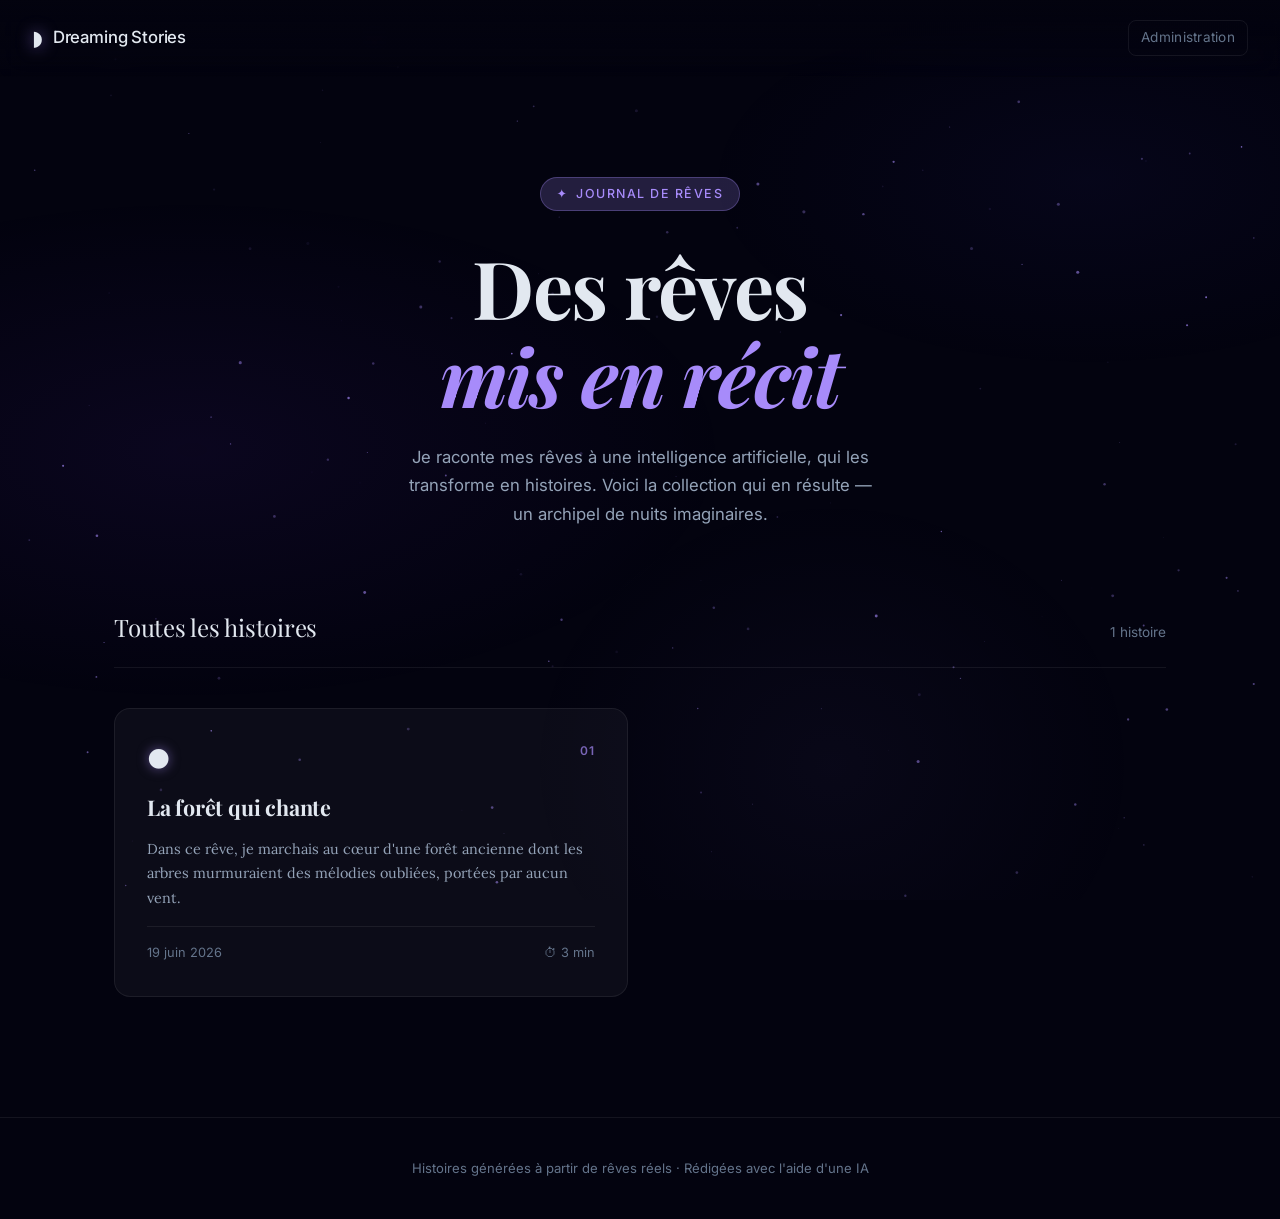
==== index.html @ 77ef09da "feat: create Dreaming Stories static web app Site complet pour publier des histoires oniriques sur G" ====
<!DOCTYPE html>
<html lang="fr">
<head>
  <meta charset="UTF-8">
  <meta name="viewport" content="width=device-width, initial-scale=1.0">
  <title>Dreaming Stories</title>
  <meta name="description" content="Des rêves racontés à une IA, transformés en histoires. Une collection personnelle de récits oniriques.">
  <meta property="og:title" content="Dreaming Stories">
  <meta property="og:description" content="Des rêves racontés à une IA, transformés en histoires.">
  <meta property="og:type" content="website">
  <link rel="preconnect" href="https://fonts.googleapis.com">
  <link rel="preconnect" href="https://fonts.gstatic.com" crossorigin>
  <link href="https://fonts.googleapis.com/css2?family=Playfair+Display:ital,wght@0,700;1,400&family=Lora:ital@0;1&family=Inter:wght@300;400;500&display=swap" rel="stylesheet">
  <link rel="stylesheet" href="css/style.css">
</head>
<body>
  <canvas id="stars" aria-hidden="true"></canvas>

  <header class="site-header" role="banner">
    <a href="index.html" class="logo">
      <span class="logo-moon" aria-hidden="true">◗</span>
      <span>Dreaming Stories</span>
    </a>
    <a href="admin.html" class="admin-link" title="Administration">Administration</a>
  </header>

  <main>
    <section class="hero" aria-label="Introduction">
      <div class="container">
        <div class="hero-tag">
          <span aria-hidden="true">✦</span>
          Journal de rêves
        </div>
        <h1>Des rêves<br><em>mis en récit</em></h1>
        <p class="hero-desc">
          Je raconte mes rêves à une intelligence artificielle, qui les transforme en histoires.
          Voici la collection qui en résulte — un archipel de nuits imaginaires.
        </p>
      </div>
    </section>

    <section class="stories-section" aria-label="Histoires">
      <div class="container">
        <div class="section-header">
          <h2 class="section-title">Toutes les histoires</h2>
          <span class="story-count" aria-live="polite"></span>
        </div>
        <div class="stories-grid" id="stories-grid" role="list">
          <div class="loading" role="status">Chargement des histoires…</div>
        </div>
      </div>
    </section>
  </main>

  <footer role="contentinfo">
    <p>Histoires générées à partir de rêves réels &middot; Rédigées avec l'aide d'une IA</p>
  </footer>

  <script src="js/app.js"></script>
</body>
</html>
---- css/style.css ----
/* ===== VARIABLES & RESET ===== */
:root {
  --bg: #03030f;
  --bg2: #080818;
  --card: rgba(255, 255, 255, 0.04);
  --card-hover: rgba(167, 139, 250, 0.08);
  --purple: #7c3aed;
  --purple-mid: #6d28d9;
  --accent: #a78bfa;
  --accent-soft: rgba(167, 139, 250, 0.2);
  --gold: #f59e0b;
  --text: #e2e8f0;
  --text-muted: #94a3b8;
  --text-dim: #64748b;
  --border: rgba(255, 255, 255, 0.07);
  --border-accent: rgba(167, 139, 250, 0.3);
  --glow: rgba(124, 58, 237, 0.4);
  --radius: 16px;
  --transition: 0.25s cubic-bezier(0.4, 0, 0.2, 1);
}

*, *::before, *::after { box-sizing: border-box; margin: 0; padding: 0; }

html { scroll-behavior: smooth; }

body {
  font-family: 'Inter', system-ui, sans-serif;
  background: var(--bg);
  color: var(--text);
  min-height: 100vh;
  overflow-x: hidden;
  line-height: 1.6;
}

/* ===== STAR CANVAS ===== */
#stars {
  position: fixed;
  inset: 0;
  pointer-events: none;
  z-index: 0;
}

/* ===== NEBULA GLOW ===== */
body::before {
  content: '';
  position: fixed;
  inset: 0;
  background:
    radial-gradient(ellipse 60% 40% at 15% 50%, rgba(124, 58, 237, 0.07) 0%, transparent 70%),
    radial-gradient(ellipse 50% 35% at 85% 20%, rgba(79, 70, 229, 0.05) 0%, transparent 60%),
    radial-gradient(ellipse 40% 50% at 65% 85%, rgba(167, 139, 250, 0.04) 0%, transparent 60%);
  pointer-events: none;
  z-index: 0;
}

/* ===== LAYOUT WRAPPERS ===== */
.container {
  max-width: 1100px;
  margin: 0 auto;
  padding: 0 24px;
  position: relative;
  z-index: 1;
}

.prose-container {
  max-width: 680px;
  margin: 0 auto;
  padding: 0 24px;
  position: relative;
  z-index: 1;
}

/* ===== HEADER ===== */
.site-header {
  position: sticky;
  top: 0;
  z-index: 100;
  padding: 20px 32px;
  display: flex;
  align-items: center;
  justify-content: space-between;
  background: linear-gradient(to bottom, rgba(3, 3, 15, 0.95) 0%, transparent 100%);
  backdrop-filter: blur(12px);
  -webkit-backdrop-filter: blur(12px);
  border-bottom: 1px solid transparent;
  transition: border-color var(--transition);
}

.site-header.scrolled { border-bottom-color: var(--border); }

.logo {
  display: flex;
  align-items: center;
  gap: 10px;
  text-decoration: none;
  color: var(--text);
  font-size: 1.05rem;
  font-weight: 500;
  letter-spacing: -0.01em;
  transition: color var(--transition);
}

.logo:hover { color: var(--accent); }

.logo-moon {
  font-size: 1.3rem;
  display: inline-block;
  filter: drop-shadow(0 0 8px rgba(167, 139, 250, 0.6));
}

.admin-link {
  color: var(--text-dim);
  text-decoration: none;
  font-size: 0.85rem;
  padding: 6px 12px;
  border-radius: 8px;
  border: 1px solid var(--border);
  transition: all var(--transition);
  letter-spacing: 0.02em;
}

.admin-link:hover {
  color: var(--accent);
  border-color: var(--border-accent);
  background: var(--accent-soft);
}

/* ===== HERO ===== */
.hero {
  padding: 100px 0 80px;
  text-align: center;
  position: relative;
  z-index: 1;
}

.hero-tag {
  display: inline-flex;
  align-items: center;
  gap: 8px;
  font-size: 0.78rem;
  font-weight: 500;
  letter-spacing: 0.12em;
  text-transform: uppercase;
  color: var(--accent);
  background: var(--accent-soft);
  border: 1px solid var(--border-accent);
  border-radius: 100px;
  padding: 6px 16px;
  margin-bottom: 32px;
}

.hero h1 {
  font-family: 'Playfair Display', Georgia, serif;
  font-size: clamp(2.8rem, 7vw, 5rem);
  font-weight: 700;
  line-height: 1.1;
  letter-spacing: -0.02em;
  color: var(--text);
  margin-bottom: 24px;
}

.hero h1 em {
  font-style: italic;
  color: var(--accent);
  display: block;
}

.hero-desc {
  font-size: 1.05rem;
  color: var(--text-muted);
  max-width: 480px;
  margin: 0 auto;
  line-height: 1.7;
}

/* ===== SECTION HEADER ===== */
.section-header {
  display: flex;
  align-items: baseline;
  justify-content: space-between;
  margin-bottom: 40px;
  padding-bottom: 20px;
  border-bottom: 1px solid var(--border);
}

.section-title {
  font-family: 'Playfair Display', Georgia, serif;
  font-size: 1.5rem;
  font-weight: 400;
  color: var(--text);
  letter-spacing: -0.01em;
}

.story-count {
  font-size: 0.85rem;
  color: var(--text-dim);
}

/* ===== STORIES GRID ===== */
.stories-section { padding: 0 0 120px; position: relative; z-index: 1; }

.stories-grid {
  display: grid;
  grid-template-columns: repeat(auto-fill, minmax(340px, 1fr));
  gap: 24px;
}

/* ===== STORY CARD ===== */
.story-card {
  background: var(--card);
  border: 1px solid var(--border);
  border-radius: var(--radius);
  padding: 32px;
  text-decoration: none;
  color: inherit;
  display: flex;
  flex-direction: column;
  gap: 16px;
  position: relative;
  overflow: hidden;
  transition: all var(--transition);
  cursor: pointer;
}

.story-card::before {
  content: '';
  position: absolute;
  inset: 0;
  background: linear-gradient(135deg, var(--accent-soft) 0%, transparent 60%);
  opacity: 0;
  transition: opacity var(--transition);
  border-radius: inherit;
}

.story-card:hover {
  border-color: var(--border-accent);
  background: var(--card-hover);
  transform: translateY(-3px);
  box-shadow: 0 20px 60px rgba(124, 58, 237, 0.15);
}

.story-card:hover::before { opacity: 1; }

.card-top {
  display: flex;
  align-items: flex-start;
  justify-content: space-between;
  position: relative;
  z-index: 1;
}

.card-moon {
  font-size: 1.4rem;
  filter: drop-shadow(0 0 6px rgba(167, 139, 250, 0.5));
}

.card-number {
  font-size: 0.75rem;
  font-weight: 600;
  color: var(--accent);
  letter-spacing: 0.1em;
  opacity: 0.7;
}

.card-title {
  font-family: 'Playfair Display', Georgia, serif;
  font-size: 1.35rem;
  font-weight: 700;
  line-height: 1.3;
  color: var(--text);
  letter-spacing: -0.01em;
  position: relative;
  z-index: 1;
  transition: color var(--transition);
}

.story-card:hover .card-title { color: var(--accent); }

.card-excerpt {
  font-family: 'Lora', Georgia, serif;
  font-size: 0.9rem;
  color: var(--text-muted);
  line-height: 1.7;
  display: -webkit-box;
  -webkit-line-clamp: 3;
  -webkit-box-orient: vertical;
  overflow: hidden;
  position: relative;
  z-index: 1;
}

.card-meta {
  display: flex;
  align-items: center;
  justify-content: space-between;
  margin-top: auto;
  padding-top: 16px;
  border-top: 1px solid var(--border);
  position: relative;
  z-index: 1;
}

.card-date {
  font-size: 0.8rem;
  color: var(--text-dim);
}

.card-readtime {
  font-size: 0.8rem;
  color: var(--text-dim);
  display: flex;
  align-items: center;
  gap: 4px;
}

/* ===== EMPTY STATE ===== */
.empty-state {
  grid-column: 1 / -1;
  text-align: center;
  padding: 80px 24px;
  color: var(--text-dim);
}

.empty-state .moon-big { font-size: 3rem; display: block; margin-bottom: 16px; }
.empty-state p { font-size: 1rem; }

/* ===== LOADING ===== */
.loading {
  grid-column: 1 / -1;
  text-align: center;
  padding: 60px;
  color: var(--text-dim);
  font-size: 0.9rem;
  animation: pulse 1.5s ease-in-out infinite;
}

@keyframes pulse {
  0%, 100% { opacity: 0.4; }
  50% { opacity: 1; }
}

/* ===== FOOTER ===== */
footer {
  text-align: center;
  padding: 40px 24px;
  color: var(--text-dim);
  font-size: 0.82rem;
  border-top: 1px solid var(--border);
  position: relative;
  z-index: 1;
}

/* ===========================
   STORY READER PAGE
   =========================== */
.story-back {
  display: inline-flex;
  align-items: center;
  gap: 8px;
  color: var(--text-muted);
  text-decoration: none;
  font-size: 0.88rem;
  padding: 8px 0;
  transition: color var(--transition);
  position: relative;
  z-index: 1;
  margin-bottom: 48px;
}

.story-back:hover { color: var(--accent); }

.story-page { padding: 60px 0 120px; }

.story-header {
  text-align: center;
  margin-bottom: 60px;
  position: relative;
  z-index: 1;
}

.story-moon {
  font-size: 2.5rem;
  display: block;
  margin-bottom: 24px;
  filter: drop-shadow(0 0 12px rgba(167, 139, 250, 0.6));
  animation: float 4s ease-in-out infinite;
}

@keyframes float {
  0%, 100% { transform: translateY(0); }
  50% { transform: translateY(-8px); }
}

.story-title {
  font-family: 'Playfair Display', Georgia, serif;
  font-size: clamp(2rem, 5vw, 3.2rem);
  font-weight: 700;
  line-height: 1.15;
  letter-spacing: -0.02em;
  color: var(--text);
  margin-bottom: 20px;
}

.story-meta {
  display: flex;
  align-items: center;
  justify-content: center;
  gap: 20px;
  font-size: 0.85rem;
  color: var(--text-dim);
}

.story-meta span {
  display: flex;
  align-items: center;
  gap: 6px;
}

.story-divider {
  width: 60px;
  height: 1px;
  background: linear-gradient(90deg, transparent, var(--accent), transparent);
  margin: 48px auto;
}

.story-content {
  font-family: 'Lora', Georgia, serif;
  font-size: 1.15rem;
  line-height: 1.85;
  color: #d1d5db;
  letter-spacing: 0.01em;
  position: relative;
  z-index: 1;
}

.story-content p {
  margin-bottom: 1.8em;
}

.story-content p:first-child::first-letter {
  font-family: 'Playfair Display', Georgia, serif;
  font-size: 3.5em;
  font-weight: 700;
  color: var(--accent);
  float: left;
  line-height: 0.8;
  margin: 0.05em 0.1em 0 0;
  text-shadow: 0 0 20px rgba(167, 139, 250, 0.4);
}

.story-end {
  text-align: center;
  padding: 60px 0 0;
  color: var(--text-dim);
  font-size: 1.2rem;
  letter-spacing: 0.3em;
  position: relative;
  z-index: 1;
}

/* ===========================
   ADMIN PANEL
   =========================== */
.admin-body {
  background: #050510;
}

/* Password Gate */
.password-gate {
  position: fixed;
  inset: 0;
  background: var(--bg);
  z-index: 1000;
  display: flex;
  align-items: center;
  justify-content: center;
  padding: 24px;
}

.password-card {
  background: rgba(255, 255, 255, 0.04);
  border: 1px solid var(--border-accent);
  border-radius: 20px;
  padding: 48px;
  max-width: 380px;
  width: 100%;
  text-align: center;
  box-shadow: 0 40px 80px rgba(124, 58, 237, 0.15);
  animation: fadeUp 0.4s ease;
}

@keyframes fadeUp {
  from { opacity: 0; transform: translateY(20px); }
  to { opacity: 1; transform: translateY(0); }
}

.password-card .logo-moon { font-size: 2.5rem; display: block; margin-bottom: 20px; }
.password-card h2 {
  font-family: 'Playfair Display', Georgia, serif;
  font-size: 1.5rem;
  margin-bottom: 8px;
  color: var(--text);
}
.password-card p { color: var(--text-muted); font-size: 0.9rem; margin-bottom: 32px; }

.input-field {
  width: 100%;
  background: rgba(255, 255, 255, 0.05);
  border: 1px solid var(--border);
  border-radius: 10px;
  padding: 14px 16px;
  font-size: 1rem;
  color: var(--text);
  text-align: center;
  letter-spacing: 0.3em;
  font-family: 'Inter', monospace;
  outline: none;
  transition: all var(--transition);
  margin-bottom: 16px;
}

.input-field:focus {
  border-color: var(--border-accent);
  background: rgba(167, 139, 250, 0.06);
  box-shadow: 0 0 0 3px rgba(124, 58, 237, 0.15);
}

.input-field.error { border-color: #ef4444; animation: shake 0.4s ease; }

@keyframes shake {
  0%, 100% { transform: translateX(0); }
  20% { transform: translateX(-8px); }
  40% { transform: translateX(8px); }
  60% { transform: translateX(-5px); }
  80% { transform: translateX(5px); }
}

.btn {
  display: inline-flex;
  align-items: center;
  justify-content: center;
  gap: 8px;
  padding: 13px 24px;
  border-radius: 10px;
  border: none;
  cursor: pointer;
  font-size: 0.9rem;
  font-weight: 500;
  font-family: 'Inter', system-ui, sans-serif;
  transition: all var(--transition);
  text-decoration: none;
  letter-spacing: 0.01em;
}

.btn-primary {
  background: linear-gradient(135deg, var(--purple) 0%, var(--purple-mid) 100%);
  color: white;
  width: 100%;
  box-shadow: 0 4px 20px rgba(124, 58, 237, 0.35);
}

.btn-primary:hover {
  transform: translateY(-2px);
  box-shadow: 0 8px 30px rgba(124, 58, 237, 0.45);
}

.btn-primary:active { transform: translateY(0); }

.btn-secondary {
  background: rgba(255, 255, 255, 0.06);
  color: var(--text-muted);
  border: 1px solid var(--border);
}

.btn-secondary:hover {
  background: rgba(255, 255, 255, 0.1);
  color: var(--text);
  border-color: rgba(255, 255, 255, 0.15);
}

.btn-danger {
  background: rgba(239, 68, 68, 0.1);
  color: #f87171;
  border: 1px solid rgba(239, 68, 68, 0.2);
}

.btn-danger:hover { background: rgba(239, 68, 68, 0.2); }

.btn-small {
  padding: 7px 14px;
  font-size: 0.8rem;
  border-radius: 8px;
}

.btn-ghost {
  background: transparent;
  color: var(--text-dim);
  padding: 8px;
}

.btn-ghost:hover { color: var(--accent); background: var(--accent-soft); }

/* Admin content */
#admin-content { display: none; min-height: 100vh; position: relative; z-index: 1; }

.admin-header {
  position: sticky;
  top: 0;
  z-index: 50;
  padding: 16px 32px;
  display: flex;
  align-items: center;
  justify-content: space-between;
  background: rgba(3, 3, 15, 0.95);
  backdrop-filter: blur(12px);
  border-bottom: 1px solid var(--border);
}

.admin-logo {
  display: flex;
  align-items: center;
  gap: 10px;
  font-size: 0.95rem;
  font-weight: 500;
  color: var(--text);
}

.admin-logo span.badge {
  font-size: 0.7rem;
  background: var(--accent-soft);
  color: var(--accent);
  border: 1px solid var(--border-accent);
  padding: 2px 8px;
  border-radius: 100px;
  letter-spacing: 0.05em;
}

.admin-nav { display: flex; align-items: center; gap: 12px; }

.admin-main { padding: 40px 32px; max-width: 1200px; margin: 0 auto; }

/* Toolbar */
.toolbar {
  display: flex;
  align-items: center;
  justify-content: space-between;
  margin-bottom: 32px;
  gap: 16px;
  flex-wrap: wrap;
}

.toolbar-title {
  font-family: 'Playfair Display', Georgia, serif;
  font-size: 1.6rem;
  color: var(--text);
  font-weight: 400;
}

/* Admin story list */
.admin-stories { display: flex; flex-direction: column; gap: 12px; }

.admin-story-row {
  background: var(--card);
  border: 1px solid var(--border);
  border-radius: 12px;
  padding: 20px 24px;
  display: flex;
  align-items: center;
  gap: 16px;
  transition: all var(--transition);
}

.admin-story-row:hover {
  border-color: var(--border-accent);
  background: var(--card-hover);
}

.admin-story-moon { font-size: 1.2rem; flex-shrink: 0; }

.admin-story-info { flex: 1; min-width: 0; }

.admin-story-title {
  font-family: 'Playfair Display', Georgia, serif;
  font-size: 1.05rem;
  color: var(--text);
  margin-bottom: 4px;
  white-space: nowrap;
  overflow: hidden;
  text-overflow: ellipsis;
}

.admin-story-date { font-size: 0.8rem; color: var(--text-dim); }

.admin-story-actions { display: flex; gap: 8px; flex-shrink: 0; }

/* Modal */
.modal-overlay {
  position: fixed;
  inset: 0;
  background: rgba(3, 3, 15, 0.85);
  backdrop-filter: blur(8px);
  z-index: 200;
  display: flex;
  align-items: flex-start;
  justify-content: center;
  padding: 20px;
  overflow-y: auto;
  animation: fadeIn 0.2s ease;
}

@keyframes fadeIn {
  from { opacity: 0; }
  to { opacity: 1; }
}

.modal {
  background: #0d0b1e;
  border: 1px solid var(--border-accent);
  border-radius: 20px;
  width: 100%;
  max-width: 760px;
  margin: auto;
  box-shadow: 0 40px 80px rgba(0, 0, 0, 0.5);
  animation: slideDown 0.3s cubic-bezier(0.4, 0, 0.2, 1);
}

@keyframes slideDown {
  from { opacity: 0; transform: translateY(-20px) scale(0.98); }
  to { opacity: 1; transform: translateY(0) scale(1); }
}

.modal-header {
  display: flex;
  align-items: center;
  justify-content: space-between;
  padding: 24px 28px;
  border-bottom: 1px solid var(--border);
}

.modal-title {
  font-family: 'Playfair Display', Georgia, serif;
  font-size: 1.25rem;
  color: var(--text);
}

.modal-body { padding: 28px; display: flex; flex-direction: column; gap: 20px; }
.modal-footer {
  padding: 20px 28px;
  border-top: 1px solid var(--border);
  display: flex;
  justify-content: flex-end;
  gap: 12px;
}

/* Form fields */
.form-group { display: flex; flex-direction: column; gap: 8px; }

.form-row {
  display: grid;
  grid-template-columns: 1fr 1fr;
  gap: 16px;
}

label {
  font-size: 0.82rem;
  font-weight: 500;
  color: var(--text-muted);
  letter-spacing: 0.04em;
  text-transform: uppercase;
}

input[type="text"],
input[type="date"],
input[type="number"],
textarea,
select {
  background: rgba(255, 255, 255, 0.04);
  border: 1px solid var(--border);
  border-radius: 10px;
  padding: 12px 14px;
  font-size: 0.95rem;
  color: var(--text);
  font-family: 'Inter', system-ui, sans-serif;
  outline: none;
  transition: all var(--transition);
  resize: vertical;
}

input[type="text"]:focus,
input[type="date"]:focus,
input[type="number"]:focus,
textarea:focus,
select:focus {
  border-color: var(--border-accent);
  background: rgba(167, 139, 250, 0.05);
  box-shadow: 0 0 0 3px rgba(124, 58, 237, 0.12);
}

textarea { min-height: 120px; line-height: 1.6; }
textarea.content-area { min-height: 300px; font-size: 0.9rem; }
.char-count { font-size: 0.75rem; color: var(--text-dim); text-align: right; }

.hint { font-size: 0.78rem; color: var(--text-dim); line-height: 1.5; }

/* Export section */
.export-section {
  background: rgba(167, 139, 250, 0.05);
  border: 1px solid var(--border-accent);
  border-radius: 16px;
  padding: 32px;
  margin-top: 48px;
}

.export-section h3 {
  font-family: 'Playfair Display', Georgia, serif;
  font-size: 1.2rem;
  color: var(--text);
  margin-bottom: 8px;
}

.export-section p {
  color: var(--text-muted);
  font-size: 0.88rem;
  line-height: 1.6;
  margin-bottom: 20px;
}

.export-steps {
  list-style: none;
  display: flex;
  flex-direction: column;
  gap: 8px;
  margin-bottom: 24px;
}

.export-steps li {
  display: flex;
  align-items: flex-start;
  gap: 10px;
  font-size: 0.87rem;
  color: var(--text-muted);
}

.step-num {
  background: var(--accent-soft);
  color: var(--accent);
  border-radius: 50%;
  width: 22px;
  height: 22px;
  font-size: 0.75rem;
  font-weight: 600;
  display: flex;
  align-items: center;
  justify-content: center;
  flex-shrink: 0;
  margin-top: 1px;
}

/* Export modal */
.export-json-area {
  background: rgba(0, 0, 0, 0.3);
  border: 1px solid var(--border);
  border-radius: 10px;
  padding: 16px;
  font-family: 'Courier New', monospace;
  font-size: 0.78rem;
  color: #a3e635;
  height: 280px;
  resize: none;
  width: 100%;
  outline: none;
  line-height: 1.5;
}

/* Preview */
.preview-content {
  font-family: 'Lora', Georgia, serif;
  font-size: 1rem;
  line-height: 1.8;
  color: #d1d5db;
  max-height: 400px;
  overflow-y: auto;
  padding: 20px;
  background: rgba(0, 0, 0, 0.2);
  border-radius: 10px;
  border: 1px solid var(--border);
}

.preview-content p { margin-bottom: 1.5em; }

/* Toast */
.toast {
  position: fixed;
  bottom: 32px;
  right: 32px;
  background: rgba(15, 10, 40, 0.95);
  border: 1px solid var(--border-accent);
  border-radius: 12px;
  padding: 14px 20px;
  color: var(--text);
  font-size: 0.88rem;
  z-index: 9999;
  box-shadow: 0 20px 40px rgba(0, 0, 0, 0.4);
  display: flex;
  align-items: center;
  gap: 10px;
  animation: toastIn 0.3s cubic-bezier(0.4, 0, 0.2, 1);
  max-width: 320px;
}

@keyframes toastIn {
  from { opacity: 0; transform: translateX(20px) scale(0.95); }
  to { opacity: 1; transform: translateX(0) scale(1); }
}

.toast.hide { animation: toastOut 0.3s ease forwards; }

@keyframes toastOut {
  to { opacity: 0; transform: translateX(20px); }
}

.toast.success { border-color: rgba(52, 211, 153, 0.3); }
.toast.error { border-color: rgba(239, 68, 68, 0.3); }

/* Confirm dialog */
.confirm-overlay {
  position: fixed;
  inset: 0;
  background: rgba(3, 3, 15, 0.8);
  z-index: 300;
  display: flex;
  align-items: center;
  justify-content: center;
  padding: 24px;
  animation: fadeIn 0.2s ease;
}

.confirm-box {
  background: #0d0b1e;
  border: 1px solid rgba(239, 68, 68, 0.3);
  border-radius: 16px;
  padding: 32px;
  max-width: 360px;
  width: 100%;
  text-align: center;
}

.confirm-box h3 { color: var(--text); margin-bottom: 12px; font-size: 1.1rem; }
.confirm-box p { color: var(--text-muted); font-size: 0.88rem; margin-bottom: 24px; line-height: 1.6; }
.confirm-actions { display: flex; gap: 12px; }
.confirm-actions .btn { flex: 1; }

/* 404 page */
.page-404 {
  display: flex;
  align-items: center;
  justify-content: center;
  min-height: 100vh;
  text-align: center;
  padding: 24px;
  position: relative;
  z-index: 1;
}

.page-404 .moon-huge { font-size: 4rem; display: block; margin-bottom: 24px; }
.page-404 h1 { font-family: 'Playfair Display', Georgia, serif; font-size: 2rem; margin-bottom: 16px; }
.page-404 p { color: var(--text-muted); margin-bottom: 32px; }

/* ===== RESPONSIVE ===== */
@media (max-width: 768px) {
  .site-header { padding: 16px 20px; }
  .hero { padding: 60px 0 50px; }
  .hero h1 { font-size: 2.4rem; }
  .stories-grid { grid-template-columns: 1fr; }
  .story-card { padding: 24px; }
  .admin-main { padding: 24px 16px; }
  .admin-header { padding: 12px 16px; }
  .form-row { grid-template-columns: 1fr; }
  .modal { border-radius: 16px; }
  .modal-body { padding: 20px; }
  .toolbar { flex-direction: column; align-items: flex-start; }
}

@media (max-width: 480px) {
  .container, .prose-container { padding: 0 16px; }
  .password-card { padding: 32px 24px; }
  .export-section { padding: 24px; }
  .admin-story-row { flex-wrap: wrap; }
  .admin-story-actions { width: 100%; justify-content: flex-end; }
}
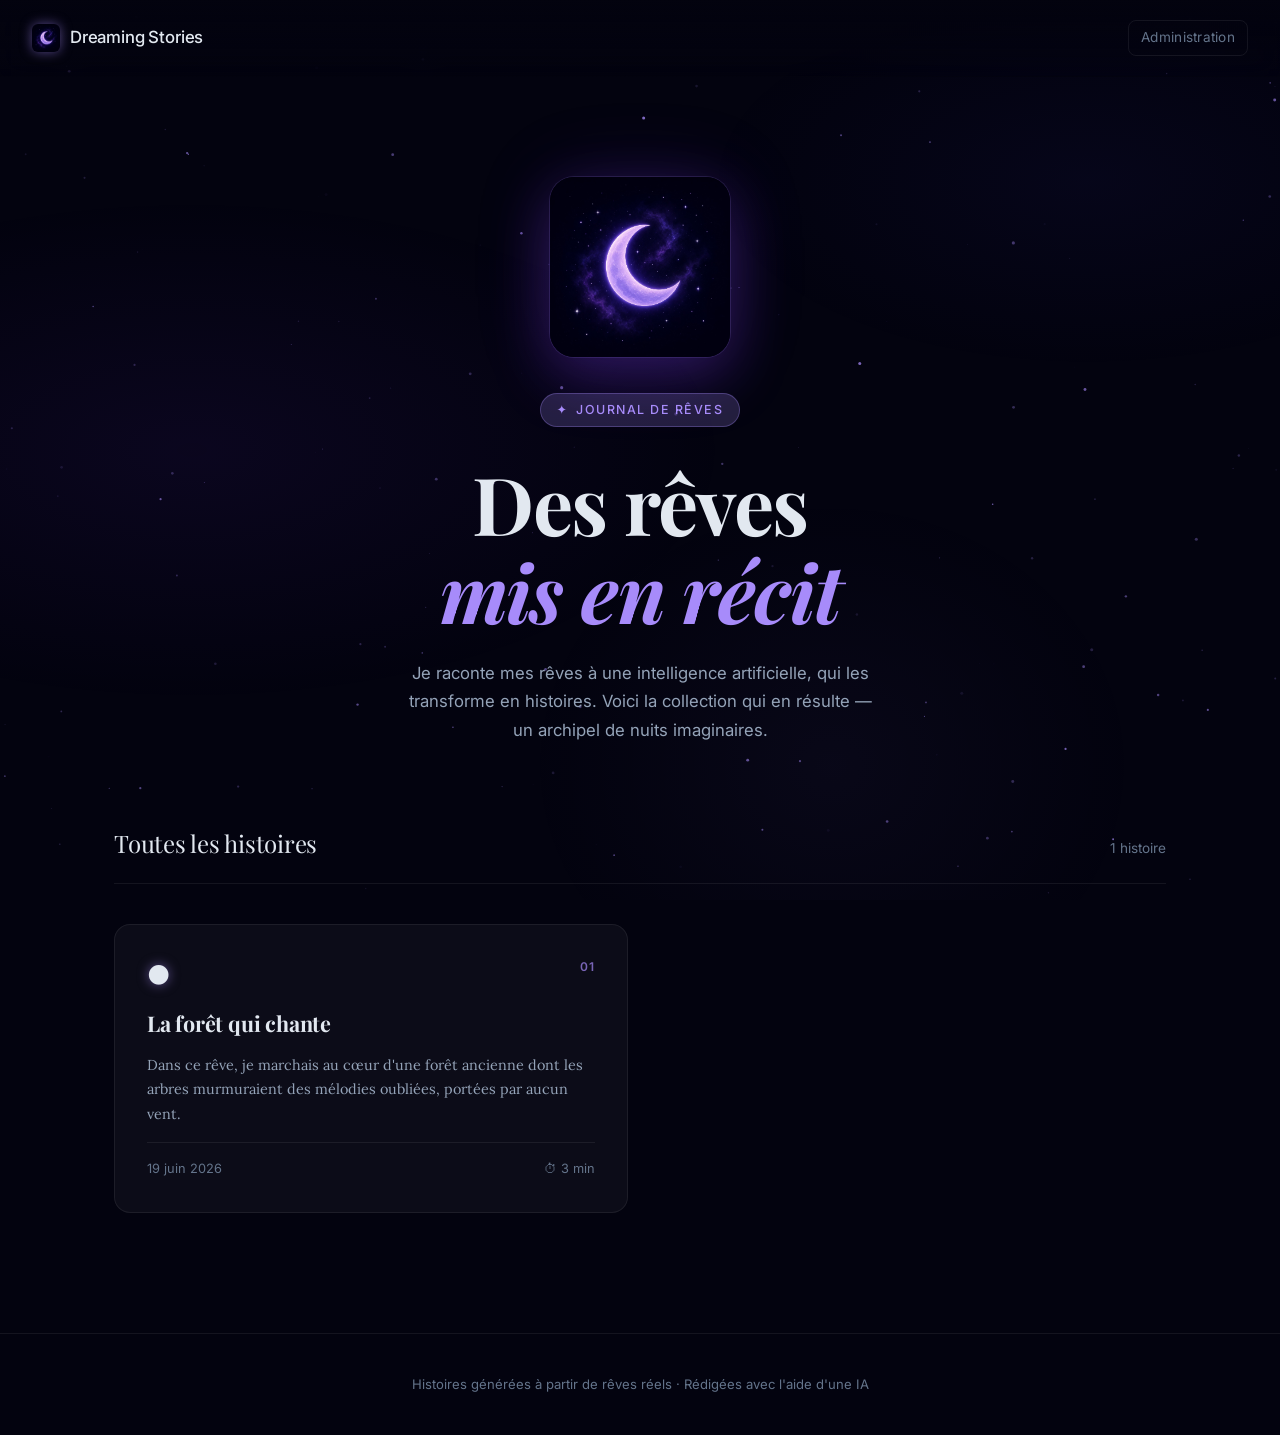
==== commit 3d13fc80: "feat: integrate moon icon as favicon, logo and hero image Co-Authored-By: Claude <noreply@anthropic." ====
--- a/index.html
+++ b/index.html
@@ -8,6 +8,9 @@
   <meta property="og:title" content="Dreaming Stories">
   <meta property="og:description" content="Des rêves racontés à une IA, transformés en histoires.">
   <meta property="og:type" content="website">
+  <meta property="og:image" content="assets/icon.jpg">
+  <link rel="icon" type="image/jpeg" href="assets/icon.jpg">
+  <link rel="apple-touch-icon" href="assets/icon.jpg">
   <link rel="preconnect" href="https://fonts.googleapis.com">
   <link rel="preconnect" href="https://fonts.gstatic.com" crossorigin>
   <link href="https://fonts.googleapis.com/css2?family=Playfair+Display:ital,wght@0,700;1,400&family=Lora:ital@0;1&family=Inter:wght@300;400;500&display=swap" rel="stylesheet">
@@ -18,7 +21,7 @@
 
   <header class="site-header" role="banner">
     <a href="index.html" class="logo">
-      <span class="logo-moon" aria-hidden="true">◗</span>
+      <img src="assets/icon.jpg" alt="" class="logo-icon" aria-hidden="true">
       <span>Dreaming Stories</span>
     </a>
     <a href="admin.html" class="admin-link" title="Administration">Administration</a>
@@ -27,6 +30,7 @@
   <main>
     <section class="hero" aria-label="Introduction">
       <div class="container">
+        <img src="assets/icon.jpg" alt="Lune de Dreaming Stories" class="hero-icon">
         <div class="hero-tag">
           <span aria-hidden="true">✦</span>
           Journal de rêves
--- a/css/style.css
+++ b/css/style.css
@@ -108,6 +108,29 @@
   filter: drop-shadow(0 0 8px rgba(167, 139, 250, 0.6));
 }
 
+.logo-icon {
+  width: 28px;
+  height: 28px;
+  object-fit: cover;
+  border-radius: 6px;
+  filter: drop-shadow(0 0 6px rgba(167, 139, 250, 0.5));
+  flex-shrink: 0;
+}
+
+.hero-icon {
+  display: block;
+  width: clamp(120px, 20vw, 180px);
+  height: clamp(120px, 20vw, 180px);
+  object-fit: cover;
+  border-radius: 24px;
+  margin: 0 auto 36px;
+  box-shadow:
+    0 0 0 1px rgba(167, 139, 250, 0.15),
+    0 20px 60px rgba(124, 58, 237, 0.3),
+    0 0 80px rgba(124, 58, 237, 0.15);
+  animation: float 5s ease-in-out infinite;
+}
+
 .admin-link {
   color: var(--text-dim);
   text-decoration: none;
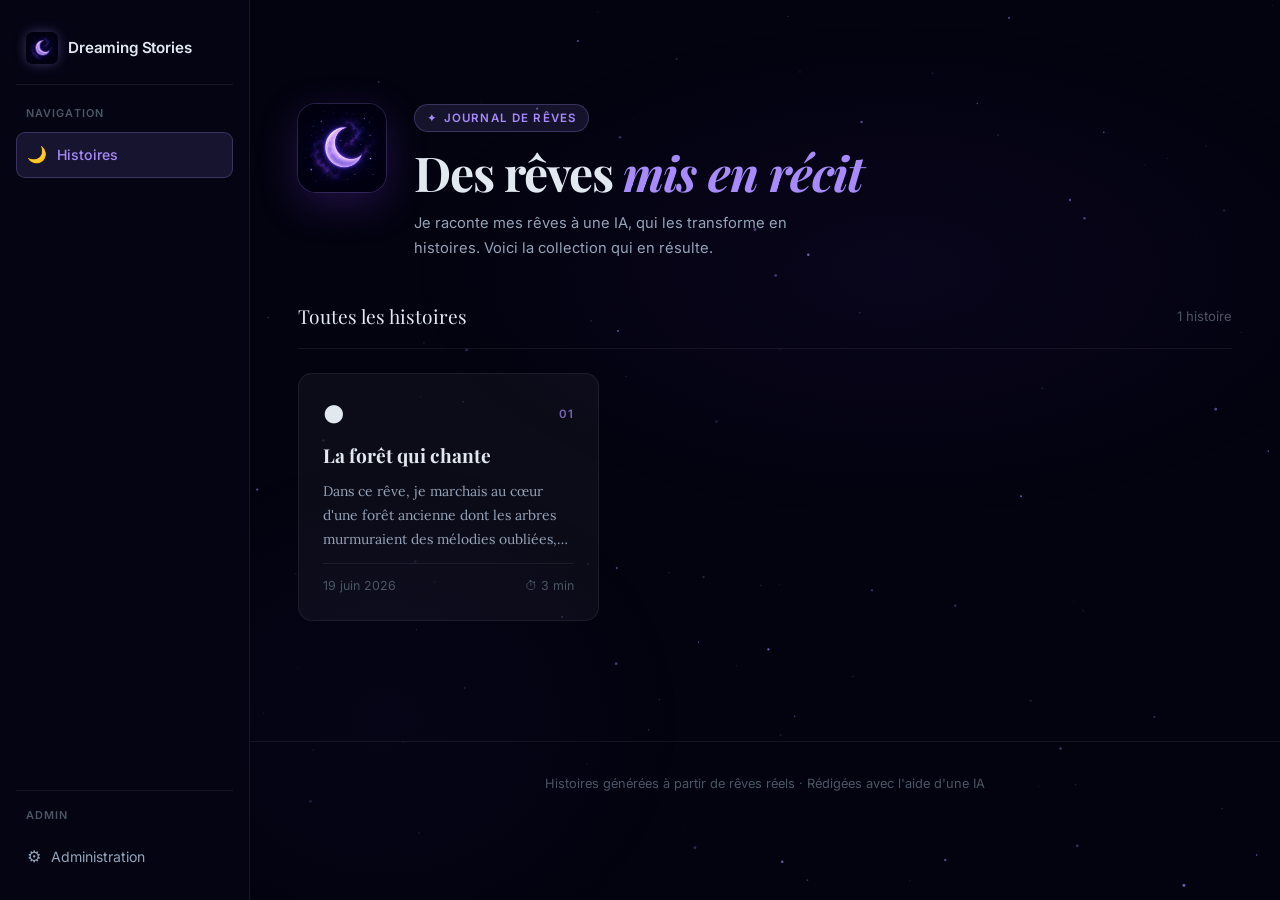
==== commit c8dad6b8: "feat: redesign responsive + publication directe GitHub API - Layout sidebar fixe sur desktop, bottom" ====
--- a/index.html
+++ b/index.html
@@ -13,52 +13,84 @@
   <link rel="apple-touch-icon" href="assets/icon.jpg">
   <link rel="preconnect" href="https://fonts.googleapis.com">
   <link rel="preconnect" href="https://fonts.gstatic.com" crossorigin>
-  <link href="https://fonts.googleapis.com/css2?family=Playfair+Display:ital,wght@0,700;1,400&family=Lora:ital@0;1&family=Inter:wght@300;400;500&display=swap" rel="stylesheet">
+  <link href="https://fonts.googleapis.com/css2?family=Playfair+Display:ital,wght@0,700;1,400&family=Lora:ital@0;1&family=Inter:wght@300;400;500;600&display=swap" rel="stylesheet">
   <link rel="stylesheet" href="css/style.css">
 </head>
 <body>
   <canvas id="stars" aria-hidden="true"></canvas>
 
-  <header class="site-header" role="banner">
-    <a href="index.html" class="logo">
-      <img src="assets/icon.jpg" alt="" class="logo-icon" aria-hidden="true">
-      <span>Dreaming Stories</span>
-    </a>
-    <a href="admin.html" class="admin-link" title="Administration">Administration</a>
-  </header>
+  <div class="app">
+    <!-- Sidebar (desktop) -->
+    <aside class="sidebar" role="navigation" aria-label="Navigation principale">
+      <div class="sidebar-logo">
+        <img src="assets/icon.jpg" alt="" class="sidebar-logo-img" aria-hidden="true">
+        <span class="sidebar-logo-text">Dreaming Stories</span>
+      </div>
 
-  <main>
-    <section class="hero" aria-label="Introduction">
-      <div class="container">
-        <img src="assets/icon.jpg" alt="Lune de Dreaming Stories" class="hero-icon">
-        <div class="hero-tag">
-          <span aria-hidden="true">✦</span>
-          Journal de rêves
+      <span class="sidebar-section">Navigation</span>
+      <a href="index.html" class="sidebar-link active">
+        <span class="link-icon">🌙</span> Histoires
+      </a>
+
+      <div class="sidebar-spacer"></div>
+
+      <div class="sidebar-footer">
+        <span class="sidebar-section" style="padding-top:0">Admin</span>
+        <a href="admin.html" class="sidebar-link">
+          <span class="link-icon">⚙️</span> Administration
+        </a>
+      </div>
+    </aside>
+
+    <!-- Main -->
+    <div class="app-main">
+      <!-- Mobile header -->
+      <header class="mobile-header" role="banner">
+        <a href="index.html" class="mobile-logo">
+          <img src="assets/icon.jpg" alt="" class="mobile-logo-img">
+          <span class="mobile-logo-text">Dreaming Stories</span>
+        </a>
+      </header>
+
+      <main>
+        <div class="page-content">
+          <div class="hero">
+            <img src="assets/icon.jpg" alt="Lune de Dreaming Stories" class="hero-icon">
+            <div class="hero-text">
+              <div class="hero-tag"><span aria-hidden="true">✦</span> Journal de rêves</div>
+              <h1>Des rêves <em>mis en récit</em></h1>
+              <p class="hero-desc">Je raconte mes rêves à une IA, qui les transforme en histoires. Voici la collection qui en résulte.</p>
+            </div>
+          </div>
+
+          <div class="section-header">
+            <h2 class="section-title">Toutes les histoires</h2>
+            <span class="story-count" id="story-count" aria-live="polite"></span>
+          </div>
+
+          <div class="stories-grid" id="stories-grid" role="list">
+            <div class="loading" role="status">Chargement des histoires…</div>
+          </div>
         </div>
-        <h1>Des rêves<br><em>mis en récit</em></h1>
-        <p class="hero-desc">
-          Je raconte mes rêves à une intelligence artificielle, qui les transforme en histoires.
-          Voici la collection qui en résulte — un archipel de nuits imaginaires.
-        </p>
-      </div>
-    </section>
+      </main>
 
-    <section class="stories-section" aria-label="Histoires">
-      <div class="container">
-        <div class="section-header">
-          <h2 class="section-title">Toutes les histoires</h2>
-          <span class="story-count" aria-live="polite"></span>
-        </div>
-        <div class="stories-grid" id="stories-grid" role="list">
-          <div class="loading" role="status">Chargement des histoires…</div>
-        </div>
-      </div>
-    </section>
-  </main>
+      <footer role="contentinfo">
+        <p>Histoires générées à partir de rêves réels &middot; Rédigées avec l'aide d'une IA</p>
+      </footer>
+    </div>
 
-  <footer role="contentinfo">
-    <p>Histoires générées à partir de rêves réels &middot; Rédigées avec l'aide d'une IA</p>
-  </footer>
+    <!-- Bottom nav (mobile) -->
+    <nav class="bottom-nav" role="navigation" aria-label="Navigation mobile">
+      <a href="index.html" class="bottom-nav-item active">
+        <span class="bottom-nav-icon">🌙</span>
+        <span>Histoires</span>
+      </a>
+      <a href="admin.html" class="bottom-nav-item">
+        <span class="bottom-nav-icon">⚙️</span>
+        <span>Admin</span>
+      </a>
+    </nav>
+  </div>
 
   <script src="js/app.js"></script>
 </body>
--- a/css/style.css
+++ b/css/style.css
@@ -1,28 +1,27 @@
 /* ===== VARIABLES & RESET ===== */
 :root {
   --bg: #03030f;
-  --bg2: #080818;
+  --bg2: #07071a;
+  --sidebar-bg: rgba(5, 5, 20, 0.97);
   --card: rgba(255, 255, 255, 0.04);
-  --card-hover: rgba(167, 139, 250, 0.08);
+  --card-hover: rgba(167, 139, 250, 0.07);
   --purple: #7c3aed;
   --purple-mid: #6d28d9;
   --accent: #a78bfa;
-  --accent-soft: rgba(167, 139, 250, 0.2);
-  --gold: #f59e0b;
+  --accent-soft: rgba(167, 139, 250, 0.12);
   --text: #e2e8f0;
   --text-muted: #94a3b8;
-  --text-dim: #64748b;
+  --text-dim: #4b5563;
   --border: rgba(255, 255, 255, 0.07);
-  --border-accent: rgba(167, 139, 250, 0.3);
-  --glow: rgba(124, 58, 237, 0.4);
-  --radius: 16px;
-  --transition: 0.25s cubic-bezier(0.4, 0, 0.2, 1);
+  --border-accent: rgba(167, 139, 250, 0.25);
+  --radius: 14px;
+  --sidebar-w: 250px;
+  --bottom-nav-h: 64px;
+  --transition: 0.2s cubic-bezier(0.4, 0, 0.2, 1);
 }
 
 *, *::before, *::after { box-sizing: border-box; margin: 0; padding: 0; }
-
 html { scroll-behavior: smooth; }
-
 body {
   font-family: 'Inter', system-ui, sans-serif;
   background: var(--bg);
@@ -30,6 +29,7 @@
   min-height: 100vh;
   overflow-x: hidden;
   line-height: 1.6;
+  -webkit-font-smoothing: antialiased;
 }
 
 /* ===== STAR CANVAS ===== */
@@ -40,192 +40,285 @@
   z-index: 0;
 }
 
-/* ===== NEBULA GLOW ===== */
 body::before {
   content: '';
   position: fixed;
   inset: 0;
   background:
-    radial-gradient(ellipse 60% 40% at 15% 50%, rgba(124, 58, 237, 0.07) 0%, transparent 70%),
-    radial-gradient(ellipse 50% 35% at 85% 20%, rgba(79, 70, 229, 0.05) 0%, transparent 60%),
-    radial-gradient(ellipse 40% 50% at 65% 85%, rgba(167, 139, 250, 0.04) 0%, transparent 60%);
+    radial-gradient(ellipse 55% 40% at 70% 30%, rgba(124, 58, 237, 0.06) 0%, transparent 70%),
+    radial-gradient(ellipse 40% 50% at 30% 80%, rgba(79, 70, 229, 0.04) 0%, transparent 60%);
   pointer-events: none;
   z-index: 0;
 }
 
-/* ===== LAYOUT WRAPPERS ===== */
-.container {
-  max-width: 1100px;
-  margin: 0 auto;
-  padding: 0 24px;
+/* ===== APP SHELL ===== */
+.app {
+  display: flex;
+  min-height: 100vh;
+  position: relative;
+}
+
+/* ===== SIDEBAR (desktop) ===== */
+.sidebar {
+  width: var(--sidebar-w);
+  flex-shrink: 0;
+  position: fixed;
+  left: 0; top: 0; bottom: 0;
+  z-index: 50;
+  display: flex;
+  flex-direction: column;
+  background: var(--sidebar-bg);
+  border-right: 1px solid var(--border);
+  backdrop-filter: blur(24px);
+  -webkit-backdrop-filter: blur(24px);
+  padding: 24px 16px 20px;
+  gap: 4px;
+}
+
+.sidebar-logo {
+  display: flex;
+  align-items: center;
+  gap: 10px;
+  padding: 8px 10px 20px;
+  margin-bottom: 4px;
+  border-bottom: 1px solid var(--border);
+}
+
+.sidebar-logo-img {
+  width: 32px;
+  height: 32px;
+  object-fit: cover;
+  border-radius: 7px;
+  box-shadow: 0 0 12px rgba(167, 139, 250, 0.35);
+  flex-shrink: 0;
+}
+
+.sidebar-logo-text {
+  font-size: 0.95rem;
+  font-weight: 600;
+  color: var(--text);
+  letter-spacing: -0.01em;
+  white-space: nowrap;
+}
+
+.sidebar-section {
+  font-size: 0.68rem;
+  font-weight: 600;
+  letter-spacing: 0.1em;
+  text-transform: uppercase;
+  color: var(--text-dim);
+  padding: 12px 10px 6px;
+}
+
+.sidebar-link {
+  display: flex;
+  align-items: center;
+  gap: 10px;
+  padding: 9px 10px;
+  border-radius: 9px;
+  color: var(--text-muted);
+  text-decoration: none;
+  font-size: 0.88rem;
+  font-weight: 400;
+  transition: all var(--transition);
+  border: 1px solid transparent;
+}
+
+.sidebar-link .link-icon { font-size: 1rem; flex-shrink: 0; }
+
+.sidebar-link:hover {
+  background: var(--accent-soft);
+  color: var(--text);
+}
+
+.sidebar-link.active {
+  background: var(--accent-soft);
+  color: var(--accent);
+  border-color: var(--border-accent);
+  font-weight: 500;
+}
+
+.sidebar-spacer { flex: 1; }
+
+.sidebar-footer {
+  padding-top: 16px;
+  border-top: 1px solid var(--border);
+  display: flex;
+  flex-direction: column;
+  gap: 4px;
+}
+
+/* ===== MAIN AREA ===== */
+.app-main {
+  flex: 1;
+  margin-left: var(--sidebar-w);
+  min-height: 100vh;
   position: relative;
   z-index: 1;
 }
 
-.prose-container {
-  max-width: 680px;
-  margin: 0 auto;
-  padding: 0 24px;
-  position: relative;
-  z-index: 1;
-}
-
-/* ===== HEADER ===== */
-.site-header {
+/* ===== MOBILE HEADER ===== */
+.mobile-header {
+  display: none;
+  align-items: center;
+  justify-content: space-between;
+  padding: 14px 20px;
   position: sticky;
   top: 0;
-  z-index: 100;
-  padding: 20px 32px;
-  display: flex;
-  align-items: center;
-  justify-content: space-between;
-  background: linear-gradient(to bottom, rgba(3, 3, 15, 0.95) 0%, transparent 100%);
-  backdrop-filter: blur(12px);
-  -webkit-backdrop-filter: blur(12px);
-  border-bottom: 1px solid transparent;
-  transition: border-color var(--transition);
-}
-
-.site-header.scrolled { border-bottom-color: var(--border); }
-
-.logo {
-  display: flex;
-  align-items: center;
-  gap: 10px;
+  z-index: 40;
+  background: rgba(3, 3, 15, 0.95);
+  backdrop-filter: blur(16px);
+  -webkit-backdrop-filter: blur(16px);
+  border-bottom: 1px solid var(--border);
+}
+
+.mobile-logo {
+  display: flex;
+  align-items: center;
+  gap: 9px;
   text-decoration: none;
   color: var(--text);
-  font-size: 1.05rem;
-  font-weight: 500;
-  letter-spacing: -0.01em;
-  transition: color var(--transition);
-}
-
-.logo:hover { color: var(--accent); }
-
-.logo-moon {
-  font-size: 1.3rem;
-  display: inline-block;
-  filter: drop-shadow(0 0 8px rgba(167, 139, 250, 0.6));
-}
-
-.logo-icon {
+}
+
+.mobile-logo-img {
   width: 28px;
   height: 28px;
   object-fit: cover;
   border-radius: 6px;
-  filter: drop-shadow(0 0 6px rgba(167, 139, 250, 0.5));
-  flex-shrink: 0;
-}
-
-.hero-icon {
-  display: block;
-  width: clamp(120px, 20vw, 180px);
-  height: clamp(120px, 20vw, 180px);
-  object-fit: cover;
-  border-radius: 24px;
-  margin: 0 auto 36px;
-  box-shadow:
-    0 0 0 1px rgba(167, 139, 250, 0.15),
-    0 20px 60px rgba(124, 58, 237, 0.3),
-    0 0 80px rgba(124, 58, 237, 0.15);
-  animation: float 5s ease-in-out infinite;
-}
-
-.admin-link {
+}
+
+.mobile-logo-text {
+  font-size: 0.95rem;
+  font-weight: 600;
+  letter-spacing: -0.01em;
+}
+
+/* ===== BOTTOM NAV (mobile) ===== */
+.bottom-nav {
+  display: none;
+  position: fixed;
+  bottom: 0; left: 0; right: 0;
+  height: var(--bottom-nav-h);
+  background: rgba(5, 5, 20, 0.98);
+  border-top: 1px solid var(--border);
+  backdrop-filter: blur(20px);
+  -webkit-backdrop-filter: blur(20px);
+  z-index: 50;
+  align-items: stretch;
+}
+
+.bottom-nav-item {
+  flex: 1;
+  display: flex;
+  flex-direction: column;
+  align-items: center;
+  justify-content: center;
+  gap: 4px;
+  text-decoration: none;
   color: var(--text-dim);
-  text-decoration: none;
-  font-size: 0.85rem;
-  padding: 6px 12px;
-  border-radius: 8px;
-  border: 1px solid var(--border);
-  transition: all var(--transition);
-  letter-spacing: 0.02em;
-}
-
-.admin-link:hover {
-  color: var(--accent);
-  border-color: var(--border-accent);
-  background: var(--accent-soft);
+  font-size: 0.68rem;
+  font-weight: 500;
+  letter-spacing: 0.03em;
+  transition: color var(--transition);
+}
+
+.bottom-nav-item.active { color: var(--accent); }
+.bottom-nav-item:hover { color: var(--text-muted); }
+.bottom-nav-icon { font-size: 1.3rem; line-height: 1; }
+
+/* ===== PAGE CONTENT WRAPPER ===== */
+.page-content {
+  padding: 48px 48px 80px;
+  max-width: 1100px;
+}
+
+.page-content.prose {
+  max-width: 700px;
+  padding: 40px 48px 80px;
 }
 
 /* ===== HERO ===== */
 .hero {
-  padding: 100px 0 80px;
-  text-align: center;
-  position: relative;
-  z-index: 1;
-}
+  padding: 56px 0 40px;
+  display: flex;
+  align-items: flex-start;
+  gap: 28px;
+}
+
+.hero-icon {
+  width: 88px;
+  height: 88px;
+  object-fit: cover;
+  border-radius: 18px;
+  box-shadow: 0 0 0 1px rgba(167,139,250,0.2), 0 12px 40px rgba(124,58,237,0.25);
+  flex-shrink: 0;
+  animation: float 5s ease-in-out infinite;
+}
+
+.hero-text {}
 
 .hero-tag {
   display: inline-flex;
   align-items: center;
-  gap: 8px;
-  font-size: 0.78rem;
-  font-weight: 500;
-  letter-spacing: 0.12em;
+  gap: 6px;
+  font-size: 0.72rem;
+  font-weight: 600;
+  letter-spacing: 0.1em;
   text-transform: uppercase;
   color: var(--accent);
   background: var(--accent-soft);
   border: 1px solid var(--border-accent);
   border-radius: 100px;
-  padding: 6px 16px;
-  margin-bottom: 32px;
+  padding: 4px 12px;
+  margin-bottom: 14px;
 }
 
 .hero h1 {
   font-family: 'Playfair Display', Georgia, serif;
-  font-size: clamp(2.8rem, 7vw, 5rem);
+  font-size: clamp(2rem, 4vw, 3rem);
   font-weight: 700;
   line-height: 1.1;
   letter-spacing: -0.02em;
   color: var(--text);
-  margin-bottom: 24px;
+  margin-bottom: 12px;
 }
 
 .hero h1 em {
   font-style: italic;
   color: var(--accent);
-  display: block;
 }
 
 .hero-desc {
-  font-size: 1.05rem;
+  font-size: 0.92rem;
   color: var(--text-muted);
-  max-width: 480px;
-  margin: 0 auto;
   line-height: 1.7;
+  max-width: 420px;
 }
 
 /* ===== SECTION HEADER ===== */
 .section-header {
   display: flex;
-  align-items: baseline;
+  align-items: center;
   justify-content: space-between;
-  margin-bottom: 40px;
-  padding-bottom: 20px;
+  margin-bottom: 24px;
+  padding-bottom: 16px;
   border-bottom: 1px solid var(--border);
 }
 
 .section-title {
   font-family: 'Playfair Display', Georgia, serif;
-  font-size: 1.5rem;
+  font-size: 1.2rem;
   font-weight: 400;
   color: var(--text);
-  letter-spacing: -0.01em;
-}
-
-.story-count {
-  font-size: 0.85rem;
-  color: var(--text-dim);
-}
-
-/* ===== STORIES GRID ===== */
-.stories-section { padding: 0 0 120px; position: relative; z-index: 1; }
-
+}
+
+.story-count { font-size: 0.82rem; color: var(--text-dim); }
+
+/* ===== STORY GRID ===== */
 .stories-grid {
   display: grid;
-  grid-template-columns: repeat(auto-fill, minmax(340px, 1fr));
-  gap: 24px;
+  grid-template-columns: repeat(auto-fill, minmax(300px, 1fr));
+  gap: 16px;
 }
 
 /* ===== STORY CARD ===== */
@@ -233,67 +326,40 @@
   background: var(--card);
   border: 1px solid var(--border);
   border-radius: var(--radius);
-  padding: 32px;
+  padding: 24px;
   text-decoration: none;
   color: inherit;
   display: flex;
   flex-direction: column;
-  gap: 16px;
+  gap: 12px;
   position: relative;
   overflow: hidden;
   transition: all var(--transition);
   cursor: pointer;
 }
 
-.story-card::before {
-  content: '';
-  position: absolute;
-  inset: 0;
-  background: linear-gradient(135deg, var(--accent-soft) 0%, transparent 60%);
-  opacity: 0;
-  transition: opacity var(--transition);
-  border-radius: inherit;
-}
-
 .story-card:hover {
   border-color: var(--border-accent);
   background: var(--card-hover);
-  transform: translateY(-3px);
-  box-shadow: 0 20px 60px rgba(124, 58, 237, 0.15);
-}
-
-.story-card:hover::before { opacity: 1; }
+  transform: translateY(-2px);
+  box-shadow: 0 12px 40px rgba(124,58,237,0.12);
+}
 
 .card-top {
   display: flex;
-  align-items: flex-start;
+  align-items: center;
   justify-content: space-between;
-  position: relative;
-  z-index: 1;
-}
-
-.card-moon {
-  font-size: 1.4rem;
-  filter: drop-shadow(0 0 6px rgba(167, 139, 250, 0.5));
-}
-
-.card-number {
-  font-size: 0.75rem;
-  font-weight: 600;
-  color: var(--accent);
-  letter-spacing: 0.1em;
-  opacity: 0.7;
-}
+}
+
+.card-moon { font-size: 1.3rem; }
+.card-number { font-size: 0.72rem; font-weight: 600; color: var(--accent); letter-spacing: 0.08em; opacity: 0.7; }
 
 .card-title {
   font-family: 'Playfair Display', Georgia, serif;
-  font-size: 1.35rem;
+  font-size: 1.2rem;
   font-weight: 700;
   line-height: 1.3;
   color: var(--text);
-  letter-spacing: -0.01em;
-  position: relative;
-  z-index: 1;
   transition: color var(--transition);
 }
 
@@ -301,194 +367,159 @@
 
 .card-excerpt {
   font-family: 'Lora', Georgia, serif;
-  font-size: 0.9rem;
+  font-size: 0.87rem;
   color: var(--text-muted);
   line-height: 1.7;
   display: -webkit-box;
   -webkit-line-clamp: 3;
   -webkit-box-orient: vertical;
   overflow: hidden;
-  position: relative;
-  z-index: 1;
+  flex: 1;
 }
 
 .card-meta {
   display: flex;
   align-items: center;
   justify-content: space-between;
-  margin-top: auto;
-  padding-top: 16px;
+  padding-top: 12px;
   border-top: 1px solid var(--border);
-  position: relative;
-  z-index: 1;
-}
-
-.card-date {
-  font-size: 0.8rem;
+  font-size: 0.78rem;
   color: var(--text-dim);
 }
 
-.card-readtime {
-  font-size: 0.8rem;
+/* ===== EMPTY & LOADING ===== */
+.empty-state {
+  grid-column: 1/-1;
+  text-align: center;
+  padding: 60px 24px;
   color: var(--text-dim);
-  display: flex;
-  align-items: center;
-  gap: 4px;
-}
-
-/* ===== EMPTY STATE ===== */
-.empty-state {
-  grid-column: 1 / -1;
-  text-align: center;
-  padding: 80px 24px;
-  color: var(--text-dim);
-}
-
-.empty-state .moon-big { font-size: 3rem; display: block; margin-bottom: 16px; }
-.empty-state p { font-size: 1rem; }
-
-/* ===== LOADING ===== */
+}
+.empty-state .moon-big { font-size: 2.5rem; display: block; margin-bottom: 12px; }
+
 .loading {
-  grid-column: 1 / -1;
+  grid-column: 1/-1;
   text-align: center;
   padding: 60px;
   color: var(--text-dim);
-  font-size: 0.9rem;
+  font-size: 0.88rem;
   animation: pulse 1.5s ease-in-out infinite;
 }
-
-@keyframes pulse {
-  0%, 100% { opacity: 0.4; }
-  50% { opacity: 1; }
-}
-
-/* ===== FOOTER ===== */
-footer {
-  text-align: center;
-  padding: 40px 24px;
-  color: var(--text-dim);
-  font-size: 0.82rem;
-  border-top: 1px solid var(--border);
-  position: relative;
-  z-index: 1;
-}
-
-/* ===========================
-   STORY READER PAGE
-   =========================== */
+@keyframes pulse { 0%,100%{opacity:.3} 50%{opacity:1} }
+
+/* ===== STORY READER ===== */
+.reading-progress {
+  position: fixed;
+  top: 0; left: 0;
+  height: 2px;
+  background: linear-gradient(90deg, var(--purple), var(--accent));
+  z-index: 100;
+  transition: width 0.1s linear;
+}
+
 .story-back {
   display: inline-flex;
   align-items: center;
-  gap: 8px;
+  gap: 7px;
   color: var(--text-muted);
   text-decoration: none;
-  font-size: 0.88rem;
-  padding: 8px 0;
+  font-size: 0.85rem;
+  padding: 6px 0;
   transition: color var(--transition);
-  position: relative;
-  z-index: 1;
-  margin-bottom: 48px;
-}
-
+  margin-bottom: 40px;
+}
 .story-back:hover { color: var(--accent); }
 
-.story-page { padding: 60px 0 120px; }
-
-.story-header {
-  text-align: center;
-  margin-bottom: 60px;
-  position: relative;
-  z-index: 1;
-}
+.story-header { margin-bottom: 48px; }
 
 .story-moon {
-  font-size: 2.5rem;
+  font-size: 2.2rem;
   display: block;
-  margin-bottom: 24px;
-  filter: drop-shadow(0 0 12px rgba(167, 139, 250, 0.6));
-  animation: float 4s ease-in-out infinite;
-}
-
-@keyframes float {
-  0%, 100% { transform: translateY(0); }
-  50% { transform: translateY(-8px); }
+  margin-bottom: 20px;
+  animation: float 5s ease-in-out infinite;
 }
 
 .story-title {
   font-family: 'Playfair Display', Georgia, serif;
-  font-size: clamp(2rem, 5vw, 3.2rem);
+  font-size: clamp(1.8rem, 4vw, 2.8rem);
   font-weight: 700;
   line-height: 1.15;
   letter-spacing: -0.02em;
   color: var(--text);
-  margin-bottom: 20px;
+  margin-bottom: 16px;
 }
 
 .story-meta {
   display: flex;
   align-items: center;
-  justify-content: center;
-  gap: 20px;
-  font-size: 0.85rem;
+  gap: 16px;
+  font-size: 0.82rem;
   color: var(--text-dim);
-}
-
-.story-meta span {
-  display: flex;
-  align-items: center;
-  gap: 6px;
+  flex-wrap: wrap;
 }
 
 .story-divider {
-  width: 60px;
+  width: 48px;
   height: 1px;
   background: linear-gradient(90deg, transparent, var(--accent), transparent);
-  margin: 48px auto;
+  margin: 40px 0;
 }
 
 .story-content {
   font-family: 'Lora', Georgia, serif;
-  font-size: 1.15rem;
+  font-size: 1.1rem;
   line-height: 1.85;
-  color: #d1d5db;
-  letter-spacing: 0.01em;
-  position: relative;
-  z-index: 1;
-}
-
-.story-content p {
-  margin-bottom: 1.8em;
-}
-
+  color: #cbd5e1;
+}
+.story-content p { margin-bottom: 1.7em; }
 .story-content p:first-child::first-letter {
   font-family: 'Playfair Display', Georgia, serif;
-  font-size: 3.5em;
+  font-size: 3.2em;
   font-weight: 700;
   color: var(--accent);
   float: left;
   line-height: 0.8;
   margin: 0.05em 0.1em 0 0;
-  text-shadow: 0 0 20px rgba(167, 139, 250, 0.4);
 }
 
 .story-end {
   text-align: center;
-  padding: 60px 0 0;
+  padding: 48px 0 0;
   color: var(--text-dim);
-  font-size: 1.2rem;
+  font-size: 1.1rem;
   letter-spacing: 0.3em;
-  position: relative;
-  z-index: 1;
+}
+
+.story-nav {
+  display: flex;
+  justify-content: space-between;
+  margin-top: 56px;
+  padding-top: 32px;
+  border-top: 1px solid var(--border);
+  gap: 16px;
+}
+
+/* ===== FOOTER ===== */
+footer {
+  text-align: center;
+  padding: 32px 24px;
+  color: var(--text-dim);
+  font-size: 0.8rem;
+  border-top: 1px solid var(--border);
+  margin-top: 40px;
+}
+
+/* ===== ANIMATIONS ===== */
+@keyframes float {
+  0%,100% { transform: translateY(0); }
+  50% { transform: translateY(-6px); }
 }
 
 /* ===========================
-   ADMIN PANEL
+   ADMIN
    =========================== */
-.admin-body {
-  background: #050510;
-}
-
-/* Password Gate */
+.admin-body {}
+
+/* Password gate */
 .password-gate {
   position: fixed;
   inset: 0;
@@ -501,479 +532,312 @@
 }
 
 .password-card {
-  background: rgba(255, 255, 255, 0.04);
+  background: rgba(255,255,255,0.04);
   border: 1px solid var(--border-accent);
   border-radius: 20px;
-  padding: 48px;
-  max-width: 380px;
+  padding: 44px 40px;
+  max-width: 360px;
   width: 100%;
   text-align: center;
-  box-shadow: 0 40px 80px rgba(124, 58, 237, 0.15);
-  animation: fadeUp 0.4s ease;
-}
-
-@keyframes fadeUp {
-  from { opacity: 0; transform: translateY(20px); }
-  to { opacity: 1; transform: translateY(0); }
-}
-
-.password-card .logo-moon { font-size: 2.5rem; display: block; margin-bottom: 20px; }
+  box-shadow: 0 40px 80px rgba(124,58,237,0.15);
+  animation: fadeUp 0.35s ease;
+}
+
+.password-card-img {
+  width: 64px;
+  height: 64px;
+  object-fit: cover;
+  border-radius: 14px;
+  margin: 0 auto 20px;
+  display: block;
+  box-shadow: 0 8px 24px rgba(124,58,237,0.3);
+}
+
 .password-card h2 {
   font-family: 'Playfair Display', Georgia, serif;
-  font-size: 1.5rem;
-  margin-bottom: 8px;
-  color: var(--text);
-}
-.password-card p { color: var(--text-muted); font-size: 0.9rem; margin-bottom: 32px; }
-
-.input-field {
-  width: 100%;
-  background: rgba(255, 255, 255, 0.05);
+  font-size: 1.4rem;
+  color: var(--text);
+  margin-bottom: 6px;
+}
+
+.password-card p { color: var(--text-muted); font-size: 0.87rem; margin-bottom: 28px; line-height: 1.5; }
+
+/* Admin layout */
+#admin-content { display: none; }
+
+.admin-toolbar {
+  display: flex;
+  align-items: center;
+  justify-content: space-between;
+  gap: 12px;
+  margin-bottom: 24px;
+  flex-wrap: wrap;
+}
+
+.admin-toolbar-title {
+  font-family: 'Playfair Display', Georgia, serif;
+  font-size: 1.4rem;
+  color: var(--text);
+  font-weight: 400;
+}
+
+.admin-toolbar-actions { display: flex; gap: 8px; align-items: center; flex-wrap: wrap; }
+
+/* Story list */
+.admin-stories { display: flex; flex-direction: column; gap: 10px; }
+
+.admin-story-row {
+  background: var(--card);
   border: 1px solid var(--border);
+  border-radius: 11px;
+  padding: 16px 20px;
+  display: flex;
+  align-items: center;
+  gap: 14px;
+  transition: all var(--transition);
+}
+.admin-story-row:hover { border-color: var(--border-accent); background: var(--card-hover); }
+
+.admin-story-moon { font-size: 1.1rem; flex-shrink: 0; }
+
+.admin-story-info { flex: 1; min-width: 0; }
+.admin-story-title {
+  font-family: 'Playfair Display', Georgia, serif;
+  font-size: 1rem;
+  color: var(--text);
+  margin-bottom: 3px;
+  white-space: nowrap;
+  overflow: hidden;
+  text-overflow: ellipsis;
+}
+.admin-story-date { font-size: 0.77rem; color: var(--text-dim); }
+.admin-story-actions { display: flex; gap: 8px; flex-shrink: 0; }
+
+/* PAT setup */
+.pat-info {
+  background: rgba(167,139,250,0.06);
+  border: 1px solid var(--border-accent);
   border-radius: 10px;
   padding: 14px 16px;
-  font-size: 1rem;
-  color: var(--text);
-  text-align: center;
-  letter-spacing: 0.3em;
-  font-family: 'Inter', monospace;
-  outline: none;
-  transition: all var(--transition);
-  margin-bottom: 16px;
-}
-
-.input-field:focus {
-  border-color: var(--border-accent);
-  background: rgba(167, 139, 250, 0.06);
-  box-shadow: 0 0 0 3px rgba(124, 58, 237, 0.15);
-}
-
-.input-field.error { border-color: #ef4444; animation: shake 0.4s ease; }
-
-@keyframes shake {
-  0%, 100% { transform: translateX(0); }
-  20% { transform: translateX(-8px); }
-  40% { transform: translateX(8px); }
-  60% { transform: translateX(-5px); }
-  80% { transform: translateX(5px); }
-}
-
+  font-size: 0.83rem;
+  color: var(--text-muted);
+  line-height: 1.6;
+}
+.pat-info a { color: var(--accent); text-decoration: none; }
+.pat-info a:hover { text-decoration: underline; }
+
+.pat-status {
+  display: flex;
+  align-items: center;
+  gap: 8px;
+  font-size: 0.83rem;
+  padding: 8px 12px;
+  border-radius: 8px;
+}
+.pat-status.ok { background: rgba(52,211,153,0.08); color: #34d399; border: 1px solid rgba(52,211,153,0.2); }
+.pat-status.missing { background: rgba(251,191,36,0.08); color: #fbbf24; border: 1px solid rgba(251,191,36,0.2); }
+
+/* ===== SHARED COMPONENTS ===== */
+
+/* Buttons */
 .btn {
   display: inline-flex;
   align-items: center;
   justify-content: center;
-  gap: 8px;
-  padding: 13px 24px;
-  border-radius: 10px;
+  gap: 7px;
+  padding: 10px 18px;
+  border-radius: 9px;
   border: none;
   cursor: pointer;
-  font-size: 0.9rem;
+  font-size: 0.87rem;
   font-weight: 500;
   font-family: 'Inter', system-ui, sans-serif;
   transition: all var(--transition);
   text-decoration: none;
   letter-spacing: 0.01em;
-}
-
+  white-space: nowrap;
+}
 .btn-primary {
   background: linear-gradient(135deg, var(--purple) 0%, var(--purple-mid) 100%);
   color: white;
-  width: 100%;
-  box-shadow: 0 4px 20px rgba(124, 58, 237, 0.35);
-}
-
-.btn-primary:hover {
-  transform: translateY(-2px);
-  box-shadow: 0 8px 30px rgba(124, 58, 237, 0.45);
-}
-
+  box-shadow: 0 4px 16px rgba(124,58,237,0.3);
+}
+.btn-primary:hover { transform: translateY(-1px); box-shadow: 0 6px 24px rgba(124,58,237,0.4); }
 .btn-primary:active { transform: translateY(0); }
+.btn-primary:disabled { opacity: 0.5; cursor: not-allowed; transform: none; }
 
 .btn-secondary {
-  background: rgba(255, 255, 255, 0.06);
+  background: rgba(255,255,255,0.05);
   color: var(--text-muted);
   border: 1px solid var(--border);
 }
-
-.btn-secondary:hover {
-  background: rgba(255, 255, 255, 0.1);
-  color: var(--text);
-  border-color: rgba(255, 255, 255, 0.15);
-}
+.btn-secondary:hover { background: rgba(255,255,255,0.09); color: var(--text); }
 
 .btn-danger {
-  background: rgba(239, 68, 68, 0.1);
+  background: rgba(239,68,68,0.1);
   color: #f87171;
-  border: 1px solid rgba(239, 68, 68, 0.2);
-}
-
-.btn-danger:hover { background: rgba(239, 68, 68, 0.2); }
-
-.btn-small {
-  padding: 7px 14px;
-  font-size: 0.8rem;
-  border-radius: 8px;
-}
+  border: 1px solid rgba(239,68,68,0.2);
+}
+.btn-danger:hover { background: rgba(239,68,68,0.18); }
 
 .btn-ghost {
   background: transparent;
   color: var(--text-dim);
   padding: 8px;
 }
-
 .btn-ghost:hover { color: var(--accent); background: var(--accent-soft); }
 
-/* Admin content */
-#admin-content { display: none; min-height: 100vh; position: relative; z-index: 1; }
-
-.admin-header {
-  position: sticky;
-  top: 0;
-  z-index: 50;
-  padding: 16px 32px;
-  display: flex;
-  align-items: center;
-  justify-content: space-between;
-  background: rgba(3, 3, 15, 0.95);
-  backdrop-filter: blur(12px);
-  border-bottom: 1px solid var(--border);
-}
-
-.admin-logo {
-  display: flex;
-  align-items: center;
-  gap: 10px;
-  font-size: 0.95rem;
-  font-weight: 500;
-  color: var(--text);
-}
-
-.admin-logo span.badge {
-  font-size: 0.7rem;
-  background: var(--accent-soft);
-  color: var(--accent);
-  border: 1px solid var(--border-accent);
-  padding: 2px 8px;
-  border-radius: 100px;
+.btn-small { padding: 6px 12px; font-size: 0.78rem; border-radius: 7px; }
+
+/* Input fields */
+.input-field, input[type="text"], input[type="date"], input[type="number"], input[type="password"], textarea, select {
+  width: 100%;
+  background: rgba(255,255,255,0.04);
+  border: 1px solid var(--border);
+  border-radius: 9px;
+  padding: 11px 14px;
+  font-size: 0.9rem;
+  color: var(--text);
+  font-family: 'Inter', system-ui, sans-serif;
+  outline: none;
+  transition: all var(--transition);
+  resize: vertical;
+}
+.input-field:focus, input[type="text"]:focus, input[type="date"]:focus,
+input[type="number"]:focus, input[type="password"]:focus, textarea:focus, select:focus {
+  border-color: var(--border-accent);
+  background: rgba(167,139,250,0.04);
+  box-shadow: 0 0 0 3px rgba(124,58,237,0.1);
+}
+.input-field.error { border-color: #ef4444; animation: shake 0.4s ease; }
+.input-field.center { text-align: center; letter-spacing: 0.25em; font-size: 1rem; }
+
+textarea { min-height: 100px; line-height: 1.6; }
+textarea.content-area { min-height: 260px; font-size: 0.88rem; }
+
+/* Form */
+.form-group { display: flex; flex-direction: column; gap: 7px; }
+.form-row { display: grid; grid-template-columns: 1fr 1fr; gap: 14px; }
+label {
+  font-size: 0.75rem;
+  font-weight: 600;
+  color: var(--text-muted);
   letter-spacing: 0.05em;
-}
-
-.admin-nav { display: flex; align-items: center; gap: 12px; }
-
-.admin-main { padding: 40px 32px; max-width: 1200px; margin: 0 auto; }
-
-/* Toolbar */
-.toolbar {
-  display: flex;
-  align-items: center;
-  justify-content: space-between;
-  margin-bottom: 32px;
-  gap: 16px;
-  flex-wrap: wrap;
-}
-
-.toolbar-title {
-  font-family: 'Playfair Display', Georgia, serif;
-  font-size: 1.6rem;
-  color: var(--text);
-  font-weight: 400;
-}
-
-/* Admin story list */
-.admin-stories { display: flex; flex-direction: column; gap: 12px; }
-
-.admin-story-row {
-  background: var(--card);
-  border: 1px solid var(--border);
-  border-radius: 12px;
-  padding: 20px 24px;
-  display: flex;
-  align-items: center;
-  gap: 16px;
-  transition: all var(--transition);
-}
-
-.admin-story-row:hover {
-  border-color: var(--border-accent);
-  background: var(--card-hover);
-}
-
-.admin-story-moon { font-size: 1.2rem; flex-shrink: 0; }
-
-.admin-story-info { flex: 1; min-width: 0; }
-
-.admin-story-title {
-  font-family: 'Playfair Display', Georgia, serif;
-  font-size: 1.05rem;
-  color: var(--text);
-  margin-bottom: 4px;
-  white-space: nowrap;
-  overflow: hidden;
-  text-overflow: ellipsis;
-}
-
-.admin-story-date { font-size: 0.8rem; color: var(--text-dim); }
-
-.admin-story-actions { display: flex; gap: 8px; flex-shrink: 0; }
+  text-transform: uppercase;
+}
+.char-count { font-size: 0.73rem; color: var(--text-dim); text-align: right; }
+.hint { font-size: 0.76rem; color: var(--text-dim); line-height: 1.5; }
 
 /* Modal */
 .modal-overlay {
   position: fixed;
   inset: 0;
-  background: rgba(3, 3, 15, 0.85);
+  background: rgba(3,3,15,0.82);
   backdrop-filter: blur(8px);
+  -webkit-backdrop-filter: blur(8px);
   z-index: 200;
   display: flex;
   align-items: flex-start;
   justify-content: center;
   padding: 20px;
   overflow-y: auto;
-  animation: fadeIn 0.2s ease;
-}
-
-@keyframes fadeIn {
-  from { opacity: 0; }
-  to { opacity: 1; }
+  animation: fadeIn 0.18s ease;
 }
 
 .modal {
-  background: #0d0b1e;
+  background: #0a0820;
   border: 1px solid var(--border-accent);
-  border-radius: 20px;
+  border-radius: 18px;
   width: 100%;
-  max-width: 760px;
+  max-width: 720px;
   margin: auto;
-  box-shadow: 0 40px 80px rgba(0, 0, 0, 0.5);
-  animation: slideDown 0.3s cubic-bezier(0.4, 0, 0.2, 1);
-}
-
-@keyframes slideDown {
-  from { opacity: 0; transform: translateY(-20px) scale(0.98); }
-  to { opacity: 1; transform: translateY(0) scale(1); }
+  box-shadow: 0 40px 80px rgba(0,0,0,0.6);
+  animation: slideDown 0.25s cubic-bezier(0.4,0,0.2,1);
 }
 
 .modal-header {
   display: flex;
   align-items: center;
   justify-content: space-between;
-  padding: 24px 28px;
+  padding: 22px 26px;
   border-bottom: 1px solid var(--border);
 }
-
-.modal-title {
-  font-family: 'Playfair Display', Georgia, serif;
-  font-size: 1.25rem;
-  color: var(--text);
-}
-
-.modal-body { padding: 28px; display: flex; flex-direction: column; gap: 20px; }
+.modal-title { font-family: 'Playfair Display', Georgia, serif; font-size: 1.15rem; color: var(--text); }
+.modal-body { padding: 24px 26px; display: flex; flex-direction: column; gap: 18px; }
 .modal-footer {
-  padding: 20px 28px;
+  padding: 18px 26px;
   border-top: 1px solid var(--border);
   display: flex;
   justify-content: flex-end;
-  gap: 12px;
-}
-
-/* Form fields */
-.form-group { display: flex; flex-direction: column; gap: 8px; }
-
-.form-row {
-  display: grid;
-  grid-template-columns: 1fr 1fr;
-  gap: 16px;
-}
-
-label {
-  font-size: 0.82rem;
-  font-weight: 500;
-  color: var(--text-muted);
-  letter-spacing: 0.04em;
-  text-transform: uppercase;
-}
-
-input[type="text"],
-input[type="date"],
-input[type="number"],
-textarea,
-select {
-  background: rgba(255, 255, 255, 0.04);
-  border: 1px solid var(--border);
-  border-radius: 10px;
-  padding: 12px 14px;
-  font-size: 0.95rem;
-  color: var(--text);
-  font-family: 'Inter', system-ui, sans-serif;
-  outline: none;
-  transition: all var(--transition);
-  resize: vertical;
-}
-
-input[type="text"]:focus,
-input[type="date"]:focus,
-input[type="number"]:focus,
-textarea:focus,
-select:focus {
-  border-color: var(--border-accent);
-  background: rgba(167, 139, 250, 0.05);
-  box-shadow: 0 0 0 3px rgba(124, 58, 237, 0.12);
-}
-
-textarea { min-height: 120px; line-height: 1.6; }
-textarea.content-area { min-height: 300px; font-size: 0.9rem; }
-.char-count { font-size: 0.75rem; color: var(--text-dim); text-align: right; }
-
-.hint { font-size: 0.78rem; color: var(--text-dim); line-height: 1.5; }
-
-/* Export section */
-.export-section {
-  background: rgba(167, 139, 250, 0.05);
-  border: 1px solid var(--border-accent);
+  gap: 10px;
+  flex-wrap: wrap;
+}
+
+/* Confirm */
+.confirm-overlay {
+  position: fixed;
+  inset: 0;
+  background: rgba(3,3,15,0.8);
+  z-index: 300;
+  display: flex;
+  align-items: center;
+  justify-content: center;
+  padding: 24px;
+  animation: fadeIn 0.18s ease;
+}
+.confirm-box {
+  background: #0a0820;
+  border: 1px solid rgba(239,68,68,0.25);
   border-radius: 16px;
-  padding: 32px;
-  margin-top: 48px;
-}
-
-.export-section h3 {
-  font-family: 'Playfair Display', Georgia, serif;
-  font-size: 1.2rem;
-  color: var(--text);
-  margin-bottom: 8px;
-}
-
-.export-section p {
-  color: var(--text-muted);
-  font-size: 0.88rem;
-  line-height: 1.6;
-  margin-bottom: 20px;
-}
-
-.export-steps {
-  list-style: none;
-  display: flex;
-  flex-direction: column;
-  gap: 8px;
-  margin-bottom: 24px;
-}
-
-.export-steps li {
-  display: flex;
-  align-items: flex-start;
-  gap: 10px;
-  font-size: 0.87rem;
-  color: var(--text-muted);
-}
-
-.step-num {
-  background: var(--accent-soft);
-  color: var(--accent);
-  border-radius: 50%;
-  width: 22px;
-  height: 22px;
-  font-size: 0.75rem;
-  font-weight: 600;
-  display: flex;
-  align-items: center;
-  justify-content: center;
-  flex-shrink: 0;
-  margin-top: 1px;
-}
-
-/* Export modal */
-.export-json-area {
-  background: rgba(0, 0, 0, 0.3);
-  border: 1px solid var(--border);
-  border-radius: 10px;
-  padding: 16px;
-  font-family: 'Courier New', monospace;
-  font-size: 0.78rem;
-  color: #a3e635;
-  height: 280px;
-  resize: none;
+  padding: 28px;
+  max-width: 340px;
   width: 100%;
-  outline: none;
-  line-height: 1.5;
-}
+  text-align: center;
+}
+.confirm-box h3 { color: var(--text); margin-bottom: 10px; font-size: 1rem; }
+.confirm-box p { color: var(--text-muted); font-size: 0.85rem; margin-bottom: 20px; line-height: 1.6; }
+.confirm-actions { display: flex; gap: 10px; }
+.confirm-actions .btn { flex: 1; }
 
 /* Preview */
 .preview-content {
   font-family: 'Lora', Georgia, serif;
-  font-size: 1rem;
+  font-size: 0.95rem;
   line-height: 1.8;
-  color: #d1d5db;
-  max-height: 400px;
+  color: #cbd5e1;
+  max-height: 380px;
   overflow-y: auto;
-  padding: 20px;
-  background: rgba(0, 0, 0, 0.2);
-  border-radius: 10px;
+  padding: 18px;
+  background: rgba(0,0,0,0.2);
+  border-radius: 9px;
   border: 1px solid var(--border);
 }
-
-.preview-content p { margin-bottom: 1.5em; }
+.preview-content p { margin-bottom: 1.4em; }
 
 /* Toast */
 .toast {
   position: fixed;
-  bottom: 32px;
-  right: 32px;
-  background: rgba(15, 10, 40, 0.95);
+  bottom: calc(var(--bottom-nav-h) + 12px);
+  right: 20px;
+  background: rgba(10,8,32,0.97);
   border: 1px solid var(--border-accent);
-  border-radius: 12px;
-  padding: 14px 20px;
-  color: var(--text);
-  font-size: 0.88rem;
+  border-radius: 11px;
+  padding: 12px 18px;
+  color: var(--text);
+  font-size: 0.85rem;
   z-index: 9999;
-  box-shadow: 0 20px 40px rgba(0, 0, 0, 0.4);
-  display: flex;
-  align-items: center;
-  gap: 10px;
-  animation: toastIn 0.3s cubic-bezier(0.4, 0, 0.2, 1);
-  max-width: 320px;
-}
-
-@keyframes toastIn {
-  from { opacity: 0; transform: translateX(20px) scale(0.95); }
-  to { opacity: 1; transform: translateX(0) scale(1); }
-}
-
-.toast.hide { animation: toastOut 0.3s ease forwards; }
-
-@keyframes toastOut {
-  to { opacity: 0; transform: translateX(20px); }
-}
-
-.toast.success { border-color: rgba(52, 211, 153, 0.3); }
-.toast.error { border-color: rgba(239, 68, 68, 0.3); }
-
-/* Confirm dialog */
-.confirm-overlay {
-  position: fixed;
-  inset: 0;
-  background: rgba(3, 3, 15, 0.8);
-  z-index: 300;
-  display: flex;
-  align-items: center;
-  justify-content: center;
-  padding: 24px;
-  animation: fadeIn 0.2s ease;
-}
-
-.confirm-box {
-  background: #0d0b1e;
-  border: 1px solid rgba(239, 68, 68, 0.3);
-  border-radius: 16px;
-  padding: 32px;
-  max-width: 360px;
-  width: 100%;
-  text-align: center;
-}
-
-.confirm-box h3 { color: var(--text); margin-bottom: 12px; font-size: 1.1rem; }
-.confirm-box p { color: var(--text-muted); font-size: 0.88rem; margin-bottom: 24px; line-height: 1.6; }
-.confirm-actions { display: flex; gap: 12px; }
-.confirm-actions .btn { flex: 1; }
-
-/* 404 page */
+  box-shadow: 0 16px 40px rgba(0,0,0,0.4);
+  display: flex;
+  align-items: center;
+  gap: 9px;
+  animation: toastIn 0.25s cubic-bezier(0.4,0,0.2,1);
+  max-width: 300px;
+}
+.toast.hide { animation: toastOut 0.25s ease forwards; }
+.toast.success { border-color: rgba(52,211,153,0.3); }
+.toast.error { border-color: rgba(239,68,68,0.3); }
+
+/* 404 */
 .page-404 {
   display: flex;
   align-items: center;
@@ -984,30 +848,47 @@
   position: relative;
   z-index: 1;
 }
-
-.page-404 .moon-huge { font-size: 4rem; display: block; margin-bottom: 24px; }
-.page-404 h1 { font-family: 'Playfair Display', Georgia, serif; font-size: 2rem; margin-bottom: 16px; }
-.page-404 p { color: var(--text-muted); margin-bottom: 32px; }
+.page-404 .moon-huge { font-size: 3.5rem; display: block; margin-bottom: 20px; }
+.page-404 h1 { font-family: 'Playfair Display', Georgia, serif; font-size: 1.8rem; margin-bottom: 12px; }
+.page-404 p { color: var(--text-muted); margin-bottom: 28px; }
+
+/* ===== ANIMATIONS ===== */
+@keyframes fadeUp { from{opacity:0;transform:translateY(16px)} to{opacity:1;transform:translateY(0)} }
+@keyframes fadeIn { from{opacity:0} to{opacity:1} }
+@keyframes slideDown { from{opacity:0;transform:translateY(-16px) scale(0.98)} to{opacity:1;transform:translateY(0) scale(1)} }
+@keyframes toastIn { from{opacity:0;transform:translateX(16px)} to{opacity:1;transform:translateX(0)} }
+@keyframes toastOut { to{opacity:0;transform:translateX(16px)} }
+@keyframes shake { 0%,100%{transform:translateX(0)} 20%{transform:translateX(-7px)} 40%{transform:translateX(7px)} 60%{transform:translateX(-4px)} 80%{transform:translateX(4px)} }
 
 /* ===== RESPONSIVE ===== */
-@media (max-width: 768px) {
-  .site-header { padding: 16px 20px; }
-  .hero { padding: 60px 0 50px; }
-  .hero h1 { font-size: 2.4rem; }
+@media (max-width: 900px) {
+  .sidebar { display: none; }
+  .app-main { margin-left: 0; }
+  .bottom-nav { display: flex; }
+  .mobile-header { display: flex; }
+  .app-main { padding-bottom: var(--bottom-nav-h); }
+
+  .page-content { padding: 24px 20px 60px; }
+  .page-content.prose { padding: 20px 20px 60px; }
+
+  .hero { flex-direction: column; gap: 20px; padding: 28px 0 24px; }
+  .hero-icon { width: 64px; height: 64px; border-radius: 14px; }
+  .hero h1 { font-size: 1.9rem; }
+
   .stories-grid { grid-template-columns: 1fr; }
-  .story-card { padding: 24px; }
-  .admin-main { padding: 24px 16px; }
-  .admin-header { padding: 12px 16px; }
+
   .form-row { grid-template-columns: 1fr; }
-  .modal { border-radius: 16px; }
-  .modal-body { padding: 20px; }
-  .toolbar { flex-direction: column; align-items: flex-start; }
-}
-
-@media (max-width: 480px) {
-  .container, .prose-container { padding: 0 16px; }
-  .password-card { padding: 32px 24px; }
-  .export-section { padding: 24px; }
+
+  .modal { border-radius: 14px; }
+  .modal-body { padding: 18px 20px; }
+  .modal-header, .modal-footer { padding: 16px 20px; }
+
+  .toast { bottom: calc(var(--bottom-nav-h) + 8px); right: 16px; left: 16px; max-width: none; }
+
+  .story-title { font-size: 1.7rem; }
+  .story-content { font-size: 1rem; }
   .admin-story-row { flex-wrap: wrap; }
   .admin-story-actions { width: 100%; justify-content: flex-end; }
-}
+  .admin-toolbar { flex-direction: column; align-items: flex-start; }
+  .admin-toolbar-actions { width: 100%; justify-content: flex-end; }
+}
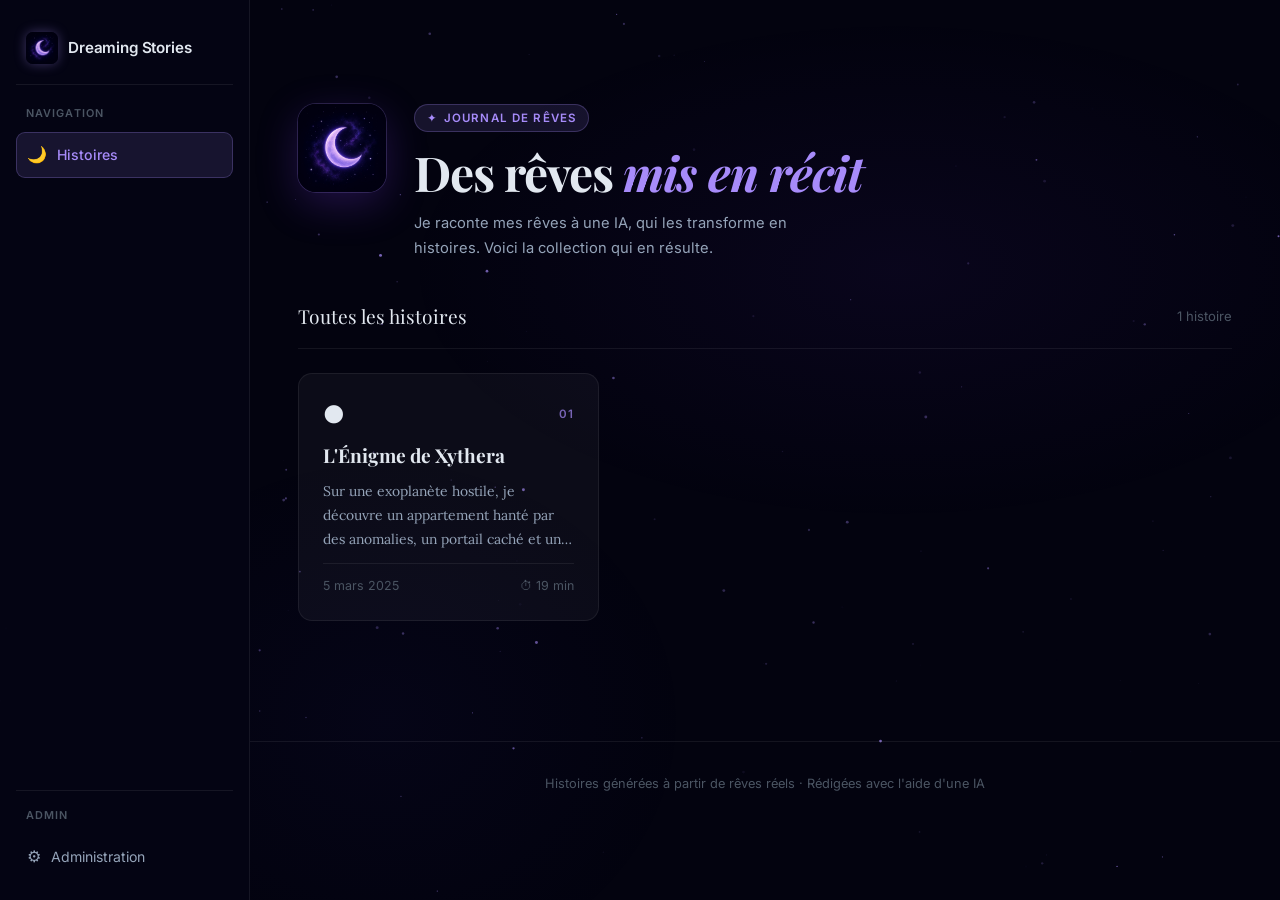
==== commit a6dbf93a: "chore: add MIT license, attribution and authorship (Aurélien Moote - Moo - 2026)" ====
--- a/index.html
+++ b/index.html
@@ -1,3 +1,4 @@
+<!-- Dreaming Stories — Auteur : Aurélien Moote - Moo - 2026 — Licence MIT -->
 <!DOCTYPE html>
 <html lang="fr">
 <head>
--- a/css/style.css
+++ b/css/style.css
@@ -471,6 +471,29 @@
   color: #cbd5e1;
 }
 .story-content p { margin-bottom: 1.7em; }
+.story-content h2, .story-content h3 {
+  font-family: 'Playfair Display', Georgia, serif;
+  color: var(--text);
+  margin: 2em 0 0.7em;
+  font-weight: 700;
+  line-height: 1.2;
+}
+.story-content h2 { font-size: 1.4rem; }
+.story-content h3 { font-size: 1.15rem; }
+.story-content strong { color: var(--text); font-weight: 600; }
+.story-content em { font-style: italic; color: #d1d5db; }
+.story-content blockquote {
+  border-left: 3px solid var(--accent);
+  padding: 4px 0 4px 20px;
+  margin: 1.5em 0;
+  color: var(--text-muted);
+  font-style: italic;
+}
+.story-content hr {
+  border: none;
+  border-top: 1px solid var(--border);
+  margin: 2em 0;
+}
 .story-content p:first-child::first-letter {
   font-family: 'Playfair Display', Georgia, serif;
   font-size: 3.2em;
@@ -692,6 +715,7 @@
 /* Input fields */
 .input-field, input[type="text"], input[type="date"], input[type="number"], input[type="password"], textarea, select {
   width: 100%;
+  min-width: 0;
   background: rgba(255,255,255,0.04);
   border: 1px solid var(--border);
   border-radius: 9px;
@@ -718,6 +742,7 @@
 /* Form */
 .form-group { display: flex; flex-direction: column; gap: 7px; }
 .form-row { display: grid; grid-template-columns: 1fr 1fr; gap: 14px; }
+.form-row > * { min-width: 0; }
 label {
   font-size: 0.75rem;
   font-weight: 600;
@@ -868,16 +893,43 @@
   .mobile-header { display: flex; }
   .app-main { padding-bottom: var(--bottom-nav-h); }
 
+  /* Empêche le zoom automatique iOS sur les champs de saisie */
+  input, textarea, select, .input-field {
+    font-size: 16px !important;
+  }
+
+  /* Corrige le débordement du champ date sur iOS */
+  input[type="date"] {
+    -webkit-appearance: none;
+    appearance: none;
+    width: 100% !important;
+    min-width: 0 !important;
+    max-width: 100% !important;
+    box-sizing: border-box !important;
+  }
+
+  .modal {
+    width: calc(100vw - 32px);
+    max-width: calc(100vw - 32px);
+  }
+
+  .modal-body, .form-group, .form-row {
+    max-width: 100%;
+    overflow-x: hidden;
+  }
+
   .page-content { padding: 24px 20px 60px; }
   .page-content.prose { padding: 20px 20px 60px; }
 
-  .hero { flex-direction: column; gap: 20px; padding: 28px 0 24px; }
-  .hero-icon { width: 64px; height: 64px; border-radius: 14px; }
+  .hero { padding: 20px 0 16px; }
+  .hero-icon { display: none; }
   .hero h1 { font-size: 1.9rem; }
 
   .stories-grid { grid-template-columns: 1fr; }
 
-  .form-row { grid-template-columns: 1fr; }
+  .form-row { grid-template-columns: 1fr !important; }
+  .modal { width: calc(100vw - 32px); overflow: hidden; }
+  .modal-body { overflow-x: hidden; }
 
   .modal { border-radius: 14px; }
   .modal-body { padding: 18px 20px; }
